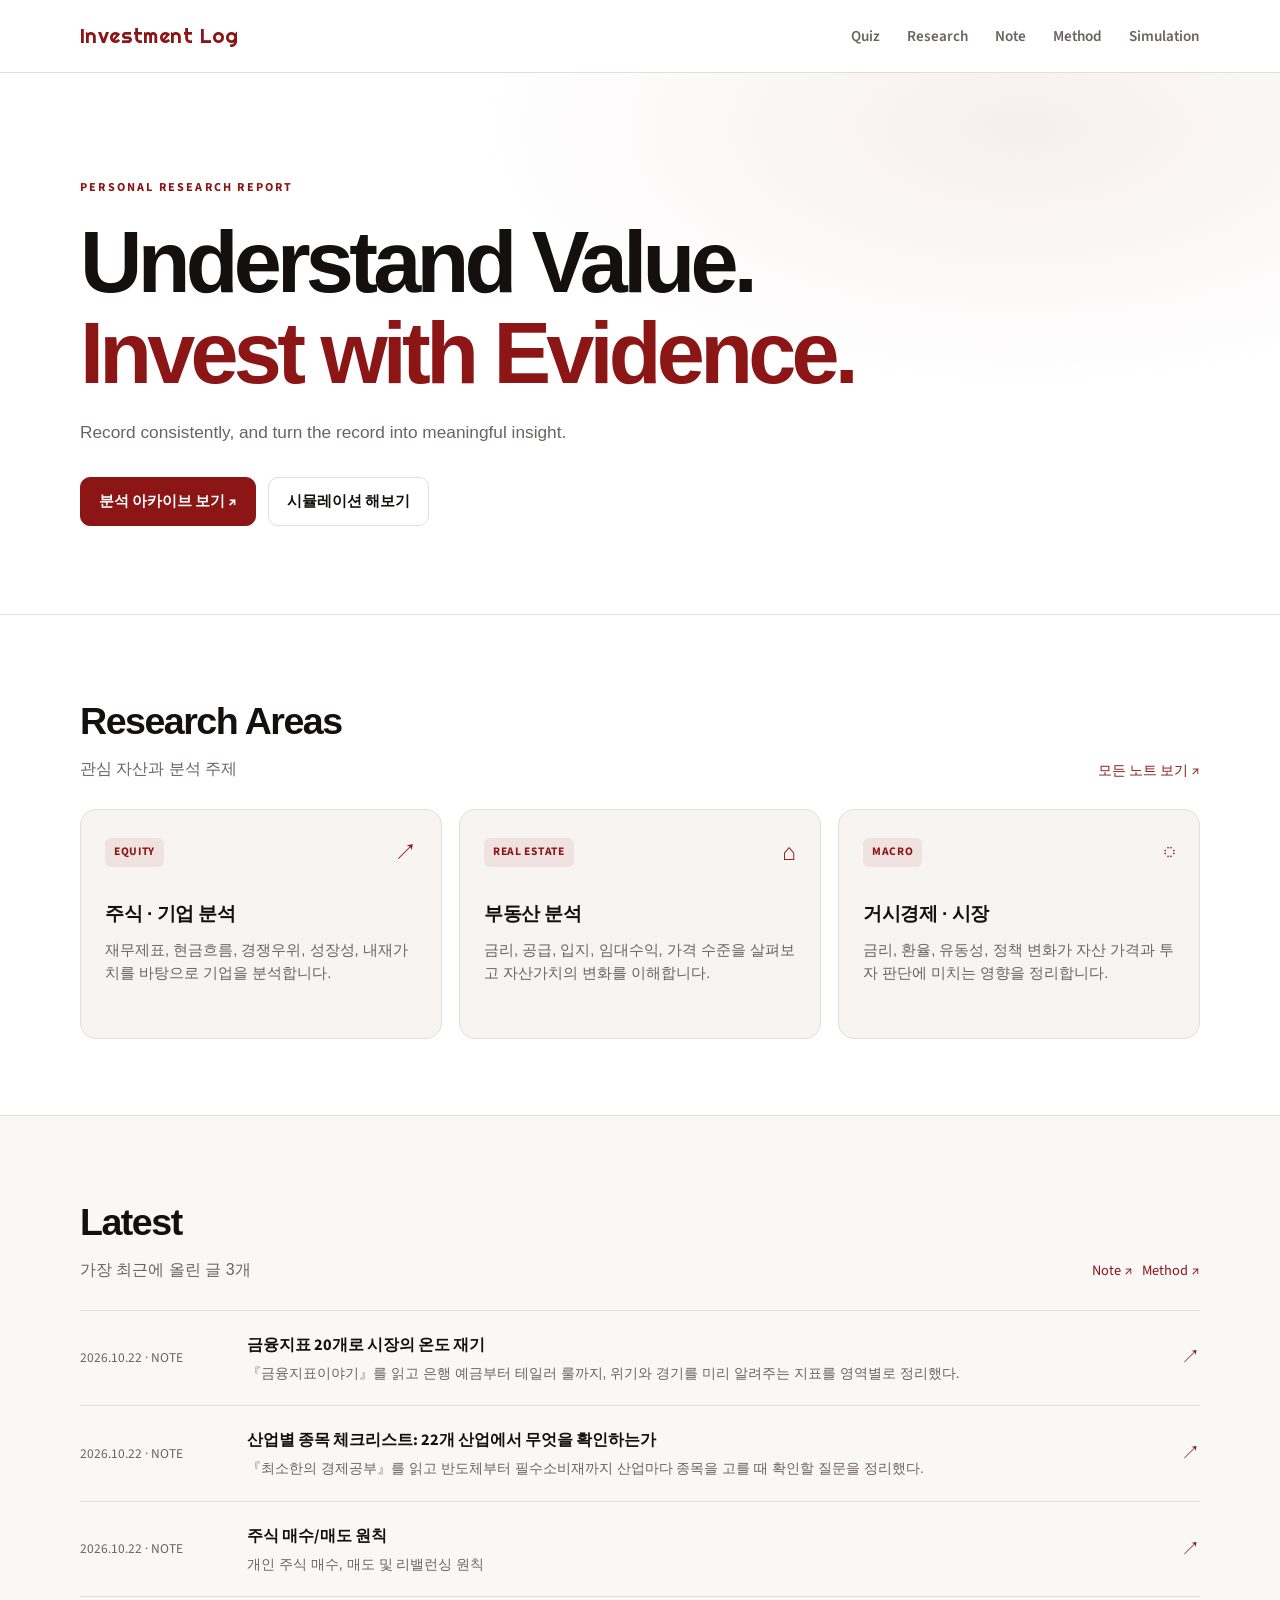
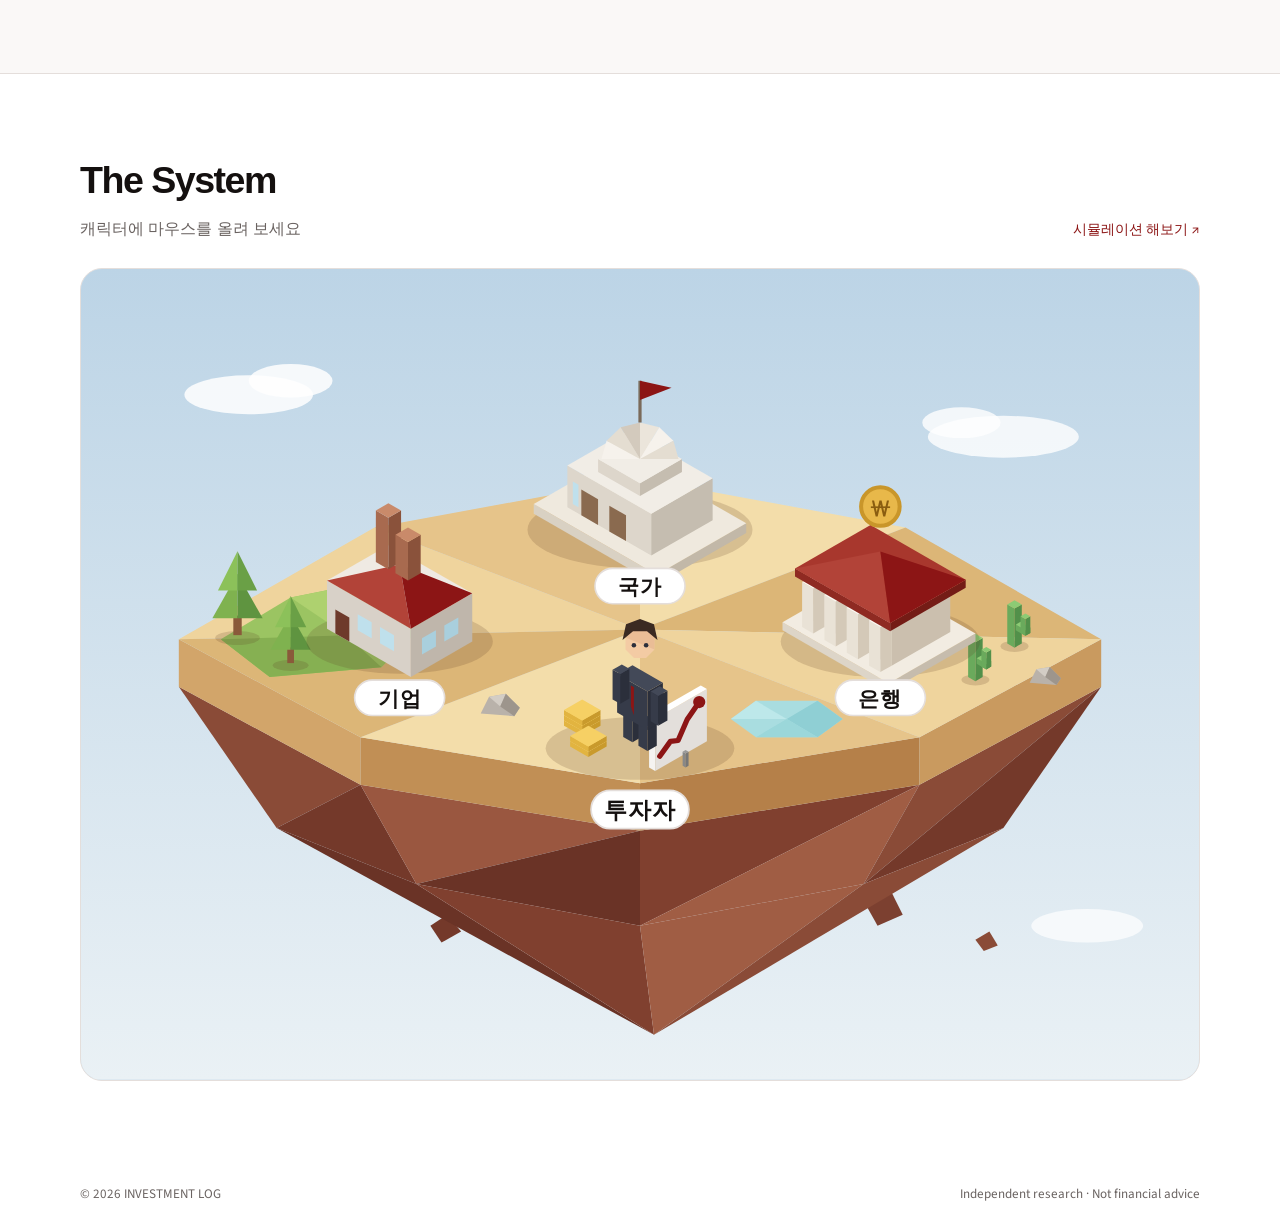
==== index.html @ b047bf5a "Home: replace hero copy with English line on consistent record-keeping Co-Authored-By: Claude Opus 5" ====
<!DOCTYPE html>
<html lang="ko">
<head>
  <meta charset="UTF-8" />
  <meta name="viewport" content="width=device-width, initial-scale=1.0" />
  <meta name="description" content="주식, 부동산, 거시경제를 데이터와 논리로 분석하는 개인 투자 리서치 랩." />
  <title>Investment Log | Personal Research Report</title>
  <link rel="icon" type="image/svg+xml" href="assets/favicon.svg" />
  <link rel="preconnect" href="https://fonts.googleapis.com" />
  <link rel="preconnect" href="https://fonts.gstatic.com" crossorigin />
  <link href="https://fonts.googleapis.com/css2?family=Righteous&family=Source+Sans+3:wght@400;600;700;800&display=swap" rel="stylesheet" />
  <link rel="stylesheet" href="assets/style.css" />
  <link rel="stylesheet" href="assets/world.css" />
</head>
<body>
  <header>
    <div class="container nav">
      <a class="brand" href="#home" aria-label="Investment Log 홈">
        <span>Investment Log</span>
      </a>
      <nav class="nav-links" aria-label="주요 메뉴">
        <a href="quiz.html">Quiz</a>
        <a href="#research">Research</a>
        <a href="list.html?type=note">Note</a>
        <a href="list.html?type=method">Method</a>
        <a href="simulation.html">Simulation</a>
      </nav>
    </div>
  </header>

  <main>
    <section class="hero" id="home">
      <div class="container">
        <div class="eyebrow">Personal Research Report</div>
        <h1>Understand Value.<br /><span>Invest with Evidence.</span></h1>
        <p class="hero-copy">Record consistently, and turn the record into meaningful insight.</p>
        <div class="actions">
          <a class="button primary" href="#research">분석 아카이브 보기 ↗</a>
          <a class="button secondary" href="simulation.html">시뮬레이션 해보기</a>
        </div>
      </div>
    </section>

    <section id="research">
      <div class="container">
        <div class="section-heading">
          <div><h2>Research Areas</h2><p>관심 자산과 분석 주제</p></div>
          <a class="text-link" href="list.html?type=note">모든 노트 보기 ↗</a>
        </div>
        <div class="grid">
          <article class="card">
            <div class="card-top"><span class="tag">EQUITY</span><span class="symbol">↗</span></div>
            <h3>주식 · 기업 분석</h3>
            <p>재무제표, 현금흐름, 경쟁우위, 성장성, 내재가치를 바탕으로 기업을 분석합니다.</p>
          </article>
          <article class="card">
            <div class="card-top"><span class="tag">REAL ESTATE</span><span class="symbol">⌂</span></div>
            <h3>부동산 분석</h3>
            <p>금리, 공급, 입지, 임대수익, 가격 수준을 살펴보고 자산가치의 변화를 이해합니다.</p>
          </article>
          <article class="card">
            <div class="card-top"><span class="tag">MACRO</span><span class="symbol">◌</span></div>
            <h3>거시경제 · 시장</h3>
            <p>금리, 환율, 유동성, 정책 변화가 자산 가격과 투자 판단에 미치는 영향을 정리합니다.</p>
          </article>
        </div>
      </div>
    </section>

    <section class="journal" id="latest">
      <div class="container">
        <div class="section-heading">
          <div><h2>Latest</h2><p>가장 최근에 올린 글 3개</p></div>
          <span class="text-link"><a href="list.html?type=note">Note ↗</a> &nbsp; <a href="list.html?type=method">Method ↗</a></span>
        </div>
        <div class="journal-list" id="latest-list"><p class="empty">불러오는 중…</p></div>
      </div>
    </section>

    <section id="world">
      <div class="container">
        <div class="section-heading">
          <div><h2>The System</h2><p>캐릭터에 마우스를 올려 보세요</p></div>
          <a class="text-link" href="simulation.html">시뮬레이션 해보기 ↗</a>
        </div>
        <div class="world" id="world-stage">
          <svg viewBox="0 0 800 580" role="img" aria-label="떠 있는 섬 위의 기업, 은행, 투자자, 국가 캐릭터"></svg>
          <div class="world-tip" hidden></div>
        </div>
      </div>
    </section>
  </main>

  <footer>
    <div class="container footer-inner"><span>© 2026 INVESTMENT LOG</span><span>Independent research · Not financial advice</span></div>
  </footer>

  <script>
    const esc = t => String(t ?? '').replace(/[&<>"]/g, c => ({'&':'&amp;','<':'&lt;','>':'&gt;','"':'&quot;'}[c]));
    const render = (id, posts) => {
      const el = document.getElementById(id);
      if (!posts.length) { el.innerHTML = '<p class="empty">아직 글이 없습니다.</p>'; return; }
      el.innerHTML = posts.map(p => `
        <a class="journal-item" href="post.html?p=${encodeURIComponent(p.slug)}">
          <time datetime="${esc(p.date)}">${esc(p.date.replace(/-/g, '.'))}${' · ' + esc((p.type || 'note').toUpperCase())}</time>
          <div><h3>${esc(p.title)}</h3>${p.summary ? `<p>${esc(p.summary)}</p>` : ''}</div>
          <span class="arrow">↗</span>
        </a>`).join('');
    };
    fetch('posts/index.json').then(r => r.json()).then(posts => {
      render('latest-list', posts.slice(0, 3));
    }).catch(() => {
      document.querySelectorAll('.journal-list').forEach(el => {
        el.innerHTML = '<p class="empty">글 목록을 불러오지 못했습니다. (로컬에서는 file:// 대신 서버로 여세요)</p>';
      });
    });
  </script>
  <script src="assets/chars.js"></script>
  <script src="assets/world.js"></script>
</body>
</html>
---- assets/style.css ----
:root {
      --bg: #ffffff;
      --ink: #14100f;
      --panel: #f7f4f2;
      --panel-2: #efeae7;
      --muted: #6a6361;
      --accent: #8C1515;
      --accent-dark: #6b0f0f;
      --line: #e4dedb;
      --max-width: 1120px;
    }
    * { box-sizing: border-box; }
    html { scroll-behavior: smooth; }
    body {
      margin: 0;
      background: var(--bg);
      color: var(--ink);
      font-family: Inter, Pretendard, -apple-system, BlinkMacSystemFont, "Segoe UI", sans-serif;
      line-height: 1.6;
    }
    a { color: inherit; text-decoration: none; }
    .container { width: min(var(--max-width), calc(100% - 40px)); margin: 0 auto; }
    header {
      position: sticky; top: 0; z-index: 10;
      background: rgba(255, 255, 255, .92); backdrop-filter: blur(16px);
      border-bottom: 1px solid var(--line);
    }
    .nav { min-height: 72px; display: flex; align-items: center; justify-content: space-between; gap: 24px; }
    .brand { display: flex; align-items: center; gap: 11px; font-weight: 800; letter-spacing: .08em; font-size: .95rem; }
    .nav-links { display: flex; align-items: center; gap: 27px; color: var(--muted); font-size: .9rem; }
    .nav-links a:hover { color: var(--accent); }
    .hero { padding: 105px 0 88px; border-bottom: 1px solid var(--line); background: radial-gradient(ellipse at 80% 10%, rgba(140,21,21,.07), transparent 38%); }
    .eyebrow { color: var(--accent); text-transform: uppercase; font-size: .76rem; letter-spacing: .18em; font-weight: 700; }
    h1 { max-width: 850px; margin: 20px 0; font-size: clamp(2.7rem, 7vw, 5.4rem); line-height: 1.05; letter-spacing: -.055em; }
    h1 span { color: var(--accent); }
    .hero-copy { max-width: 620px; color: var(--muted); font-size: 1.08rem; }
    .actions { display: flex; gap: 12px; flex-wrap: wrap; margin-top: 30px; }
    .button { display: inline-flex; align-items: center; justify-content: center; padding: 12px 18px; border-radius: 10px; font-weight: 700; font-size: .92rem; border: 1px solid var(--line); }
    .button.primary { color: #fff; background: var(--accent); border-color: var(--accent); }
    .button.primary:hover { background: var(--accent-dark); border-color: var(--accent-dark); }
    .button.secondary:hover { border-color: var(--accent); color: var(--accent); }
    section { padding: 76px 0; }
    .section-heading { display: flex; align-items: end; justify-content: space-between; gap: 20px; margin-bottom: 27px; }
    .section-heading h2 { margin: 0; font-size: clamp(1.7rem, 4vw, 2.35rem); letter-spacing: -.04em; }
    .section-heading p { margin: 5px 0 0; color: var(--muted); }
    .text-link { color: var(--accent); font-size: .9rem; white-space: nowrap; }
    .grid { display: grid; grid-template-columns: repeat(3, minmax(0, 1fr)); gap: 17px; }
    .card { min-height: 230px; padding: 24px; background: var(--panel); border: 1px solid var(--line); border-radius: 16px; transition: transform .2s, border-color .2s; }
    .card:hover { transform: translateY(-3px); border-color: var(--accent); }
    .card-top { display: flex; align-items: center; justify-content: space-between; gap: 12px; margin-bottom: 28px; }
    .tag { display: inline-block; padding: 5px 9px; border-radius: 6px; background: rgba(140,21,21,.08); color: var(--accent); font-size: .72rem; font-weight: 800; letter-spacing: .06em; }
    .symbol { color: var(--accent); font-size: 1.45rem; }
    .card h3 { margin: 0 0 9px; font-size: 1.2rem; letter-spacing: -.025em; }
    .card p { margin: 0; color: var(--muted); font-size: .92rem; }
    .feature { display: grid; grid-template-columns: .85fr 1.15fr; gap: 40px; align-items: start; }
    .feature-intro h2 { margin: 12px 0; font-size: clamp(1.8rem, 4vw, 2.6rem); line-height: 1.15; letter-spacing: -.04em; }
    .feature-intro p { color: var(--muted); }
    .steps { border-top: 1px solid var(--line); }
    .step { display: grid; grid-template-columns: 48px 1fr; gap: 16px; padding: 20px 0; border-bottom: 1px solid var(--line); }
    .step-number { color: var(--accent); font-size: .85rem; font-weight: 800; }
    .step h3 { margin: 0 0 4px; font-size: 1rem; }
    .step p { margin: 0; color: var(--muted); font-size: .9rem; }
    .journal { background: #faf8f7; border-top: 1px solid var(--line); border-bottom: 1px solid var(--line); }
    .journal-list { border-top: 1px solid var(--line); }
    .journal-item { display: grid; grid-template-columns: 145px 1fr auto; align-items: center; gap: 22px; padding: 21px 0; border-bottom: 1px solid var(--line); }
    .journal-item time { color: var(--muted); font-size: .84rem; }
    .journal-item h3 { margin: 0; font-size: 1.02rem; }
    .journal-item p { margin: 4px 0 0; color: var(--muted); font-size: .88rem; }
    .arrow { color: var(--accent); font-size: 1.2rem; }
    .about-box { display: flex; align-items: center; justify-content: space-between; gap: 28px; padding: 32px; border: 1px solid var(--line); background: linear-gradient(120deg, var(--panel), #f1eae7); border-radius: 18px; }
    .about-box h2 { margin: 0 0 8px; font-size: 1.65rem; }
    .about-box p { max-width: 690px; margin: 0; color: var(--muted); }
    footer { padding: 27px 0; color: var(--muted); font-size: .82rem; }
    .footer-inner { display: flex; justify-content: space-between; gap: 16px; flex-wrap: wrap; }
    @media (max-width: 760px) {
      .nav { min-height: 64px; }
      .nav-links { gap: 13px; font-size: .8rem; }
      .hero { padding: 75px 0 65px; }
      section { padding: 58px 0; }
      .grid { grid-template-columns: 1fr; }
      .card { min-height: auto; }
      .feature { grid-template-columns: 1fr; gap: 25px; }
      .journal-item { grid-template-columns: 1fr auto; gap: 8px 14px; }
      .journal-item time { grid-column: 1 / -1; }
      .journal-item .arrow { grid-column: 2; grid-row: 2; }
      .about-box { align-items: start; flex-direction: column; padding: 24px; }
      .section-heading { align-items: start; }
    }
    @media (max-width: 420px) {
      .container { width: min(var(--max-width), calc(100% - 28px)); }
      .brand { font-size: .78rem; }
      .nav-links { gap: 10px; }
      .nav-links a { font-size: .75rem; }
      .section-heading .text-link { display: none; }
    }
    .post { max-width: 760px; padding: 64px 0 80px; }
    .post-meta { color: var(--muted); font-size: .85rem; margin-bottom: 8px; }
    .post h1 { font-size: clamp(2rem, 5vw, 3rem); margin: 8px 0 28px; }
    .post-body h2 { margin: 2.2em 0 .6em; font-size: 1.5rem; letter-spacing: -.03em; }
    .post-body h3 { margin: 1.8em 0 .5em; font-size: 1.2rem; }
    .post-body p, .post-body li { color: #2b2625; }
    .post-body a { color: var(--accent); text-decoration: underline; }
    .post-body img { max-width: 100%; border-radius: 12px; }
    .post-body blockquote { margin: 1.4em 0; padding: 4px 18px; border-left: 3px solid var(--accent); color: var(--muted); }
    .post-body code { background: var(--panel-2); padding: 2px 6px; border-radius: 5px; font-size: .9em; }
    .post-body pre { background: var(--panel); border: 1px solid var(--line); border-radius: 12px; padding: 16px; overflow-x: auto; }
    .post-body pre code { background: none; padding: 0; }
    .post-body table { border-collapse: collapse; width: 100%; display: block; overflow-x: auto; }
    .post-body th, .post-body td { border: 1px solid var(--line); padding: 8px 12px; }
    .empty { color: var(--muted); padding: 24px 0; }
    .interest-grid { display: grid; grid-template-columns: repeat(2, minmax(0, 1fr)); gap: 14px; margin-top: 26px; }
    .interest { padding: 18px 20px; background: #fff; border: 1px solid var(--line); border-radius: 12px; }
    .interest h3 { margin: 0 0 6px; font-size: 1rem; color: var(--accent); }
    .interest p { margin: 0; font-size: .88rem; }
    .about-box.column { flex-direction: column; align-items: stretch; }
    @media (max-width: 760px) { .interest-grid { grid-template-columns: 1fr; } }
    .chips { display: flex; flex-wrap: wrap; align-items: center; gap: 8px; margin: 4px 0 14px; }
    .chip-label { font-size: .72rem; font-weight: 700; color: var(--muted); letter-spacing: .06em; min-width: 44px; }
    .chip { padding: 6px 13px; border-radius: 999px; border: 1px solid var(--line); background: transparent; color: var(--muted); font: inherit; font-size: .84rem; cursor: pointer; }
    .chip:hover { border-color: var(--accent); color: var(--accent); }
    .chip.active { background: var(--accent); border-color: var(--accent); color: #fff; font-weight: 700; }
    .chip small { opacity: .7; margin-left: 4px; }
    .kw { display: flex; flex-wrap: wrap; gap: 6px; margin-top: 8px; }
    .kw span.cat { background: var(--accent); color: #fff; }
    .kw span { padding: 2px 8px; border-radius: 6px; background: rgba(140,21,21,.08); color: var(--accent); font-size: .72rem; font-weight: 700; }

    /* 라벨·메타 정보용 글꼴 (본문·제목은 기본 글꼴 유지) */
    :root { --font-label: "Source Sans 3", Inter, Pretendard, -apple-system, "Segoe UI", sans-serif; }
    .brand { color: var(--accent); font-family: "Righteous", var(--font-label); font-weight: 400; letter-spacing: .02em; font-size: 1.3rem; white-space: nowrap; }
    @media (max-width: 420px) { .brand { font-size: .95rem; } .nav { gap: 12px; } }
    .nav-links, .eyebrow, .button, .text-link, .tag, .step-number, .journal-item time,
    .post-meta, .chip, .kw span, footer { font-family: var(--font-label); }
    .nav-links { font-weight: 600; font-size: .95rem; }
    .eyebrow, .tag, .chip, .kw span { font-weight: 700; }
    .journal-item h3, .post h1 { font-family: var(--font-label); font-weight: 700; }
---- assets/world.css ----
.world { position: relative; border-radius: 22px; overflow: hidden; border: 1px solid var(--line); background: #cfe0ec; }
.world svg { display: block; width: 100%; height: auto; }
.world-tip { position: absolute; z-index: 5; width: 270px; padding: 14px 16px; background: #fff; border: 1px solid var(--line); border-top: 4px solid var(--accent); border-radius: 12px; box-shadow: 0 10px 30px rgba(20,16,15,.18); pointer-events: none; }
.world-tip[hidden] { display: none; }
.world-tip b { font-family: var(--font-label); font-size: 1.05rem; }
.world-tip p { margin: 6px 0 8px; font-size: .86rem; color: var(--ink); line-height: 1.55; }
.world-tip small { font-family: var(--font-label); color: var(--accent); font-weight: 700; font-size: .75rem; }

.world .island { animation: bob 7s ease-in-out infinite; }
@keyframes bob { 50% { transform: translateY(-7px); } }
.world .cloud { animation: drift 24s ease-in-out infinite alternate; }
.world .c2 { animation-duration: 30s; }
.world .c3 { animation-duration: 36s; }
@keyframes drift { to { transform: translateX(40px); } }
.world .fall { animation: fall 5s ease-in-out infinite alternate; }
.world .d2 { animation-delay: -2s; }
.world .d3 { animation-delay: -3.5s; }
@keyframes fall { to { transform: translateY(14px); } }

.world .char { cursor: pointer; outline: none; }
.world .char-in { transition: transform .25s ease, filter .25s ease; }
.world .char:hover .char-in, .world .char:focus .char-in { transform: translateY(-9px); filter: drop-shadow(0 8px 5px rgba(60,35,20,.28)); }
.world .tag rect { fill: #fff; stroke: var(--line); }
.world .tag text { font-family: var(--font-label); font-size: 13px; font-weight: 700; fill: var(--ink); }
.world .char:hover .tag rect, .world .char:focus .tag rect { fill: var(--accent); stroke: var(--accent); }
.world .char:hover .tag text, .world .char:focus .tag text { fill: #fff; }
.smoke circle { fill: #fff; opacity: 0; animation: puff 3s ease-out infinite; }
@keyframes puff { 0% { opacity: .85; transform: translateY(0) scale(.7); } 100% { opacity: 0; transform: translateY(-26px) scale(1.5); } }
.smoke circle { transform-box: fill-box; transform-origin: center; }
.bob { animation: coin 2.4s ease-in-out infinite; }
@keyframes coin { 50% { transform: translateY(-5px); } }

@media (prefers-reduced-motion: reduce) {
  .world * { animation: none !important; }
}
@media (max-width: 600px) { .world-tip { width: 220px; } }
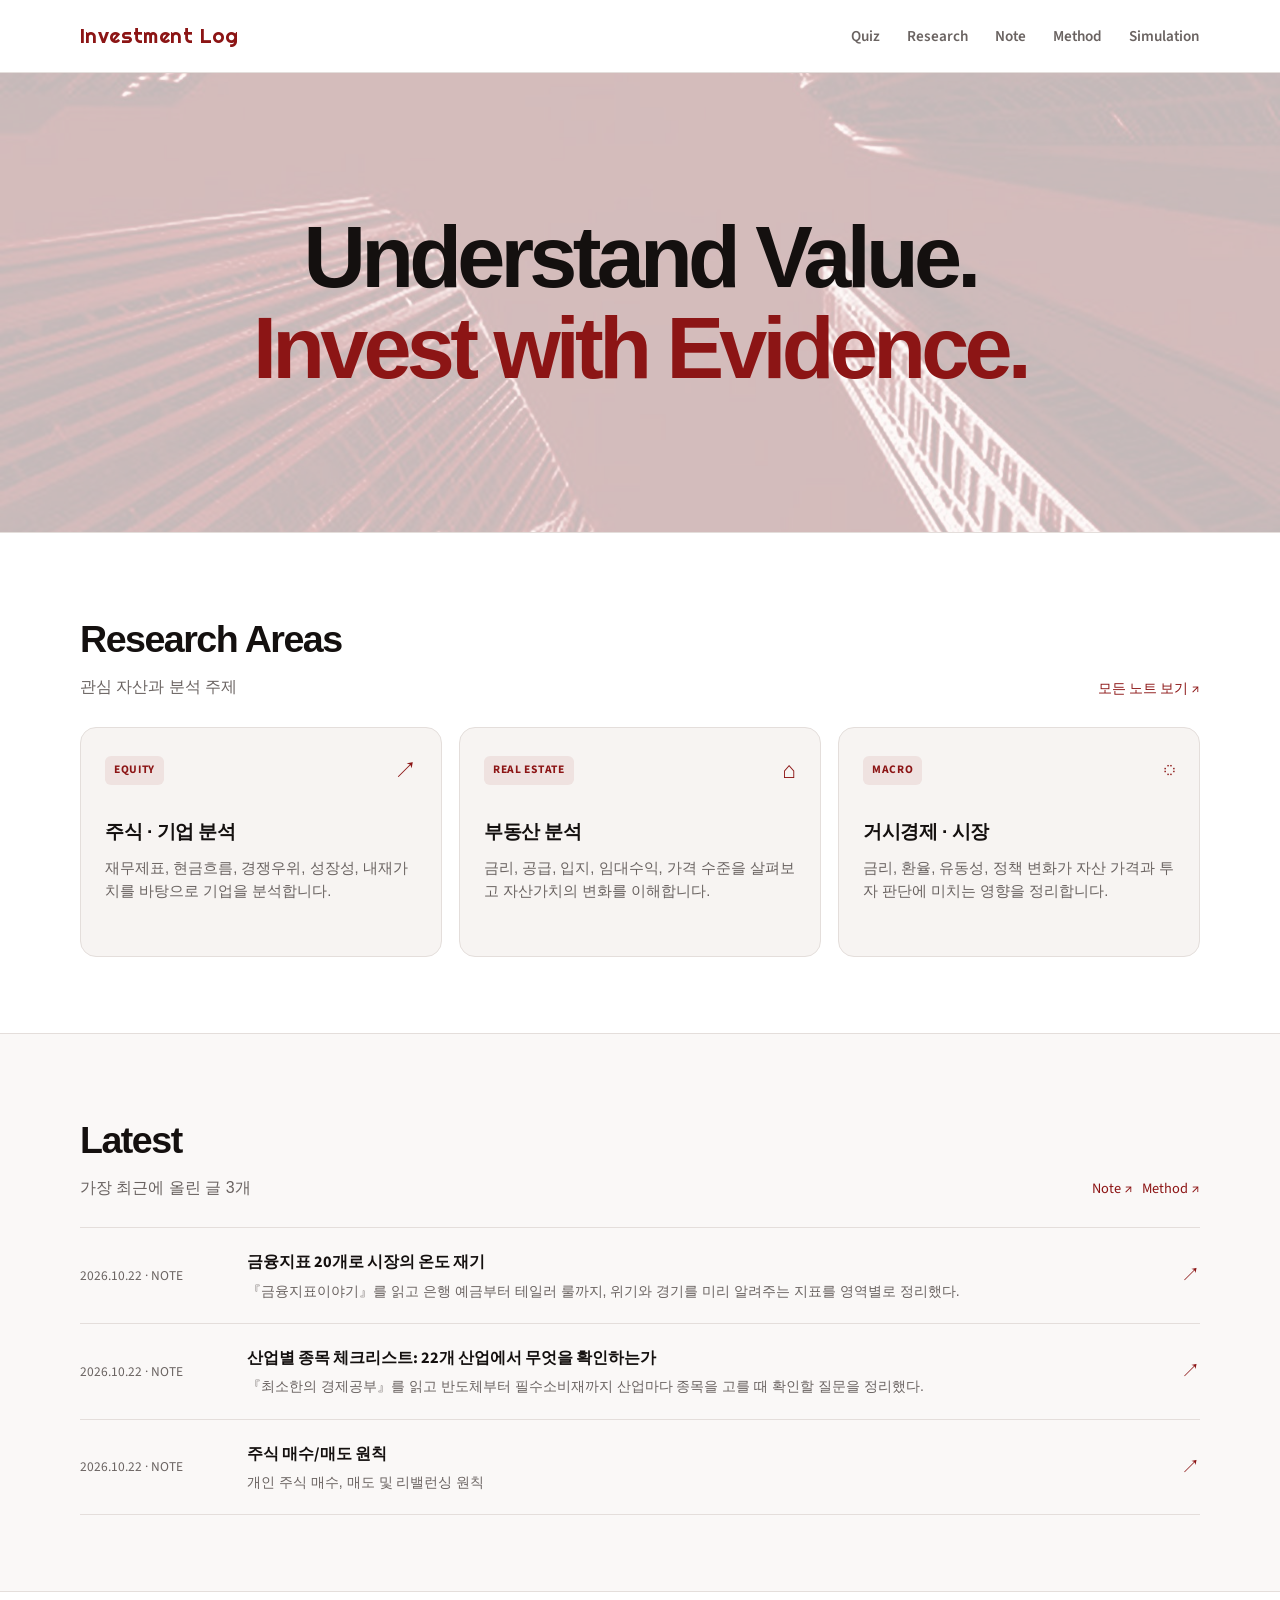
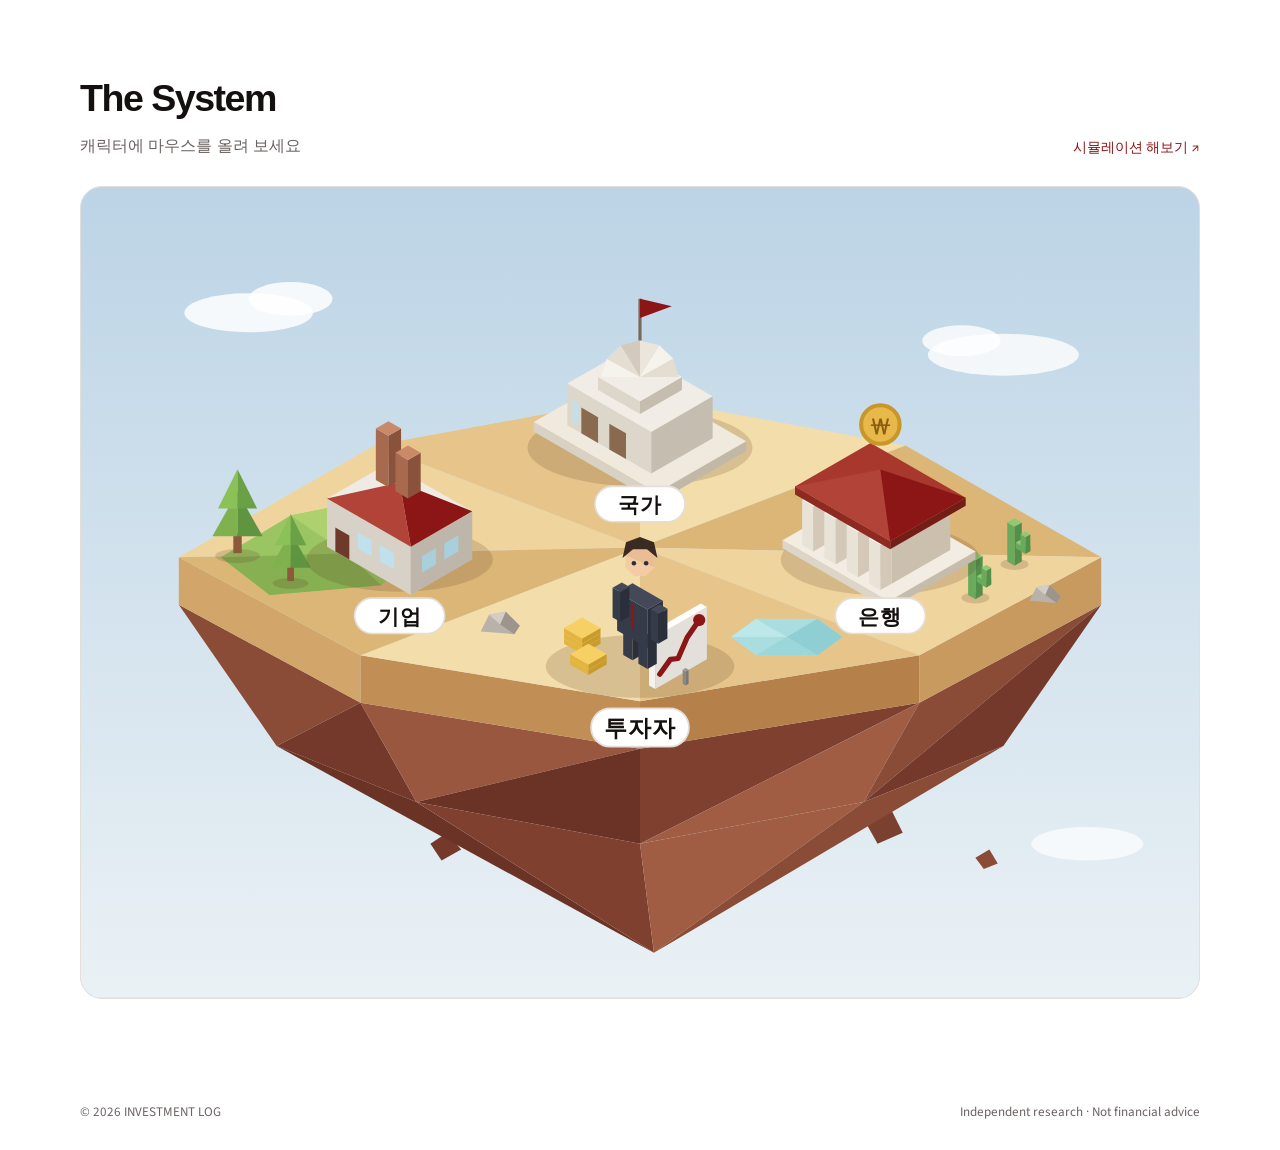
==== commit 6a75f901: "Home: hero with accent-tinted skyline image and centered headline Drop the eyebrow, intro copy and C" ====
--- a/index.html
+++ b/index.html
@@ -31,13 +31,7 @@
   <main>
     <section class="hero" id="home">
       <div class="container">
-        <div class="eyebrow">Personal Research Report</div>
         <h1>Understand Value.<br /><span>Invest with Evidence.</span></h1>
-        <p class="hero-copy">Record consistently, and turn the record into meaningful insight.</p>
-        <div class="actions">
-          <a class="button primary" href="#research">분석 아카이브 보기 ↗</a>
-          <a class="button secondary" href="simulation.html">시뮬레이션 해보기</a>
-        </div>
       </div>
     </section>
 
--- a/assets/style.css
+++ b/assets/style.css
@@ -29,7 +29,10 @@
     .brand { display: flex; align-items: center; gap: 11px; font-weight: 800; letter-spacing: .08em; font-size: .95rem; }
     .nav-links { display: flex; align-items: center; gap: 27px; color: var(--muted); font-size: .9rem; }
     .nav-links a:hover { color: var(--accent); }
-    .hero { padding: 105px 0 88px; border-bottom: 1px solid var(--line); background: radial-gradient(ellipse at 80% 10%, rgba(140,21,21,.07), transparent 38%); }
+    .hero { position: relative; overflow: hidden; display: flex; align-items: center; min-height: 460px; padding: 88px 0; border-bottom: 1px solid var(--line); text-align: center; }
+    .hero::before { content: ""; position: absolute; inset: 0; background: url("hero.jpg") center / cover no-repeat; opacity: .28; }
+    .hero .container { position: relative; }
+    .hero h1 { margin: 0 auto; }
     .eyebrow { color: var(--accent); text-transform: uppercase; font-size: .76rem; letter-spacing: .18em; font-weight: 700; }
     h1 { max-width: 850px; margin: 20px 0; font-size: clamp(2.7rem, 7vw, 5.4rem); line-height: 1.05; letter-spacing: -.055em; }
     h1 span { color: var(--accent); }
@@ -75,7 +78,7 @@
     @media (max-width: 760px) {
       .nav { min-height: 64px; }
       .nav-links { gap: 13px; font-size: .8rem; }
-      .hero { padding: 75px 0 65px; }
+      .hero { min-height: 340px; padding: 64px 0; }
       section { padding: 58px 0; }
       .grid { grid-template-columns: 1fr; }
       .card { min-height: auto; }
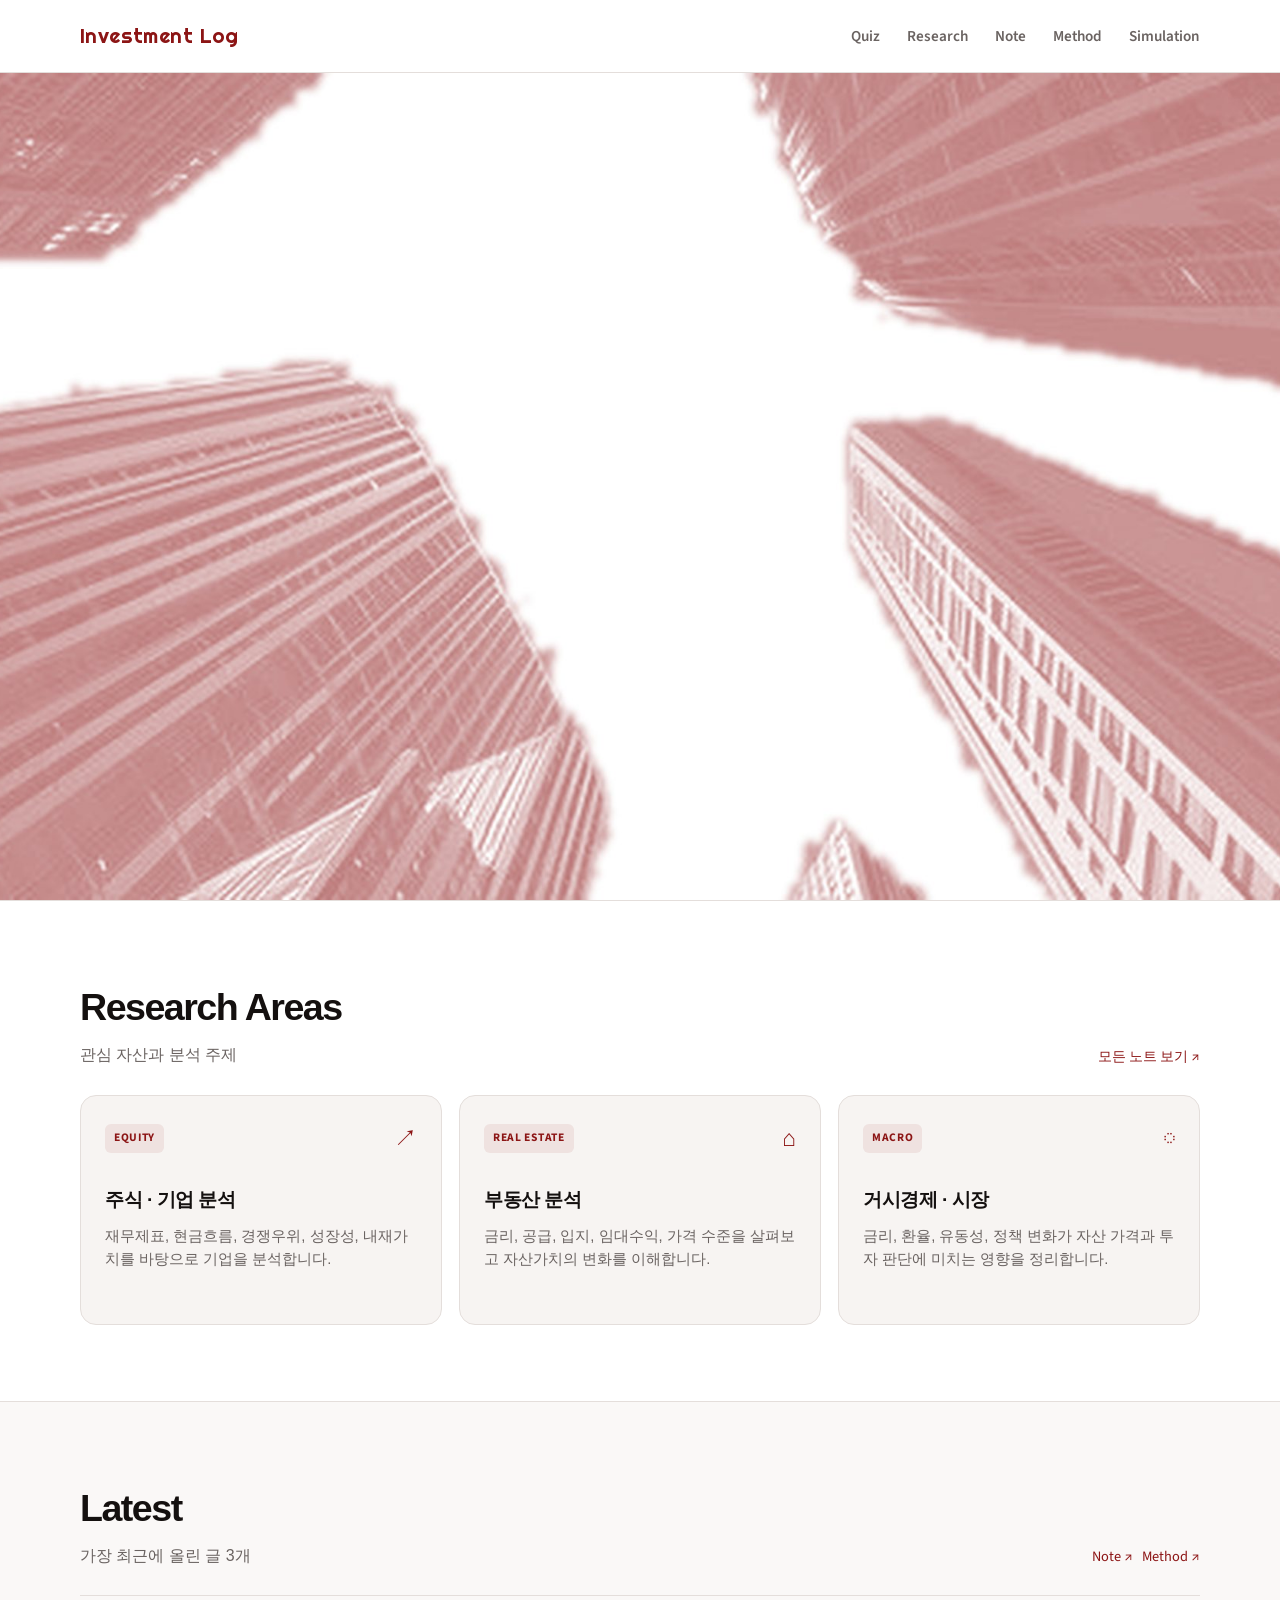
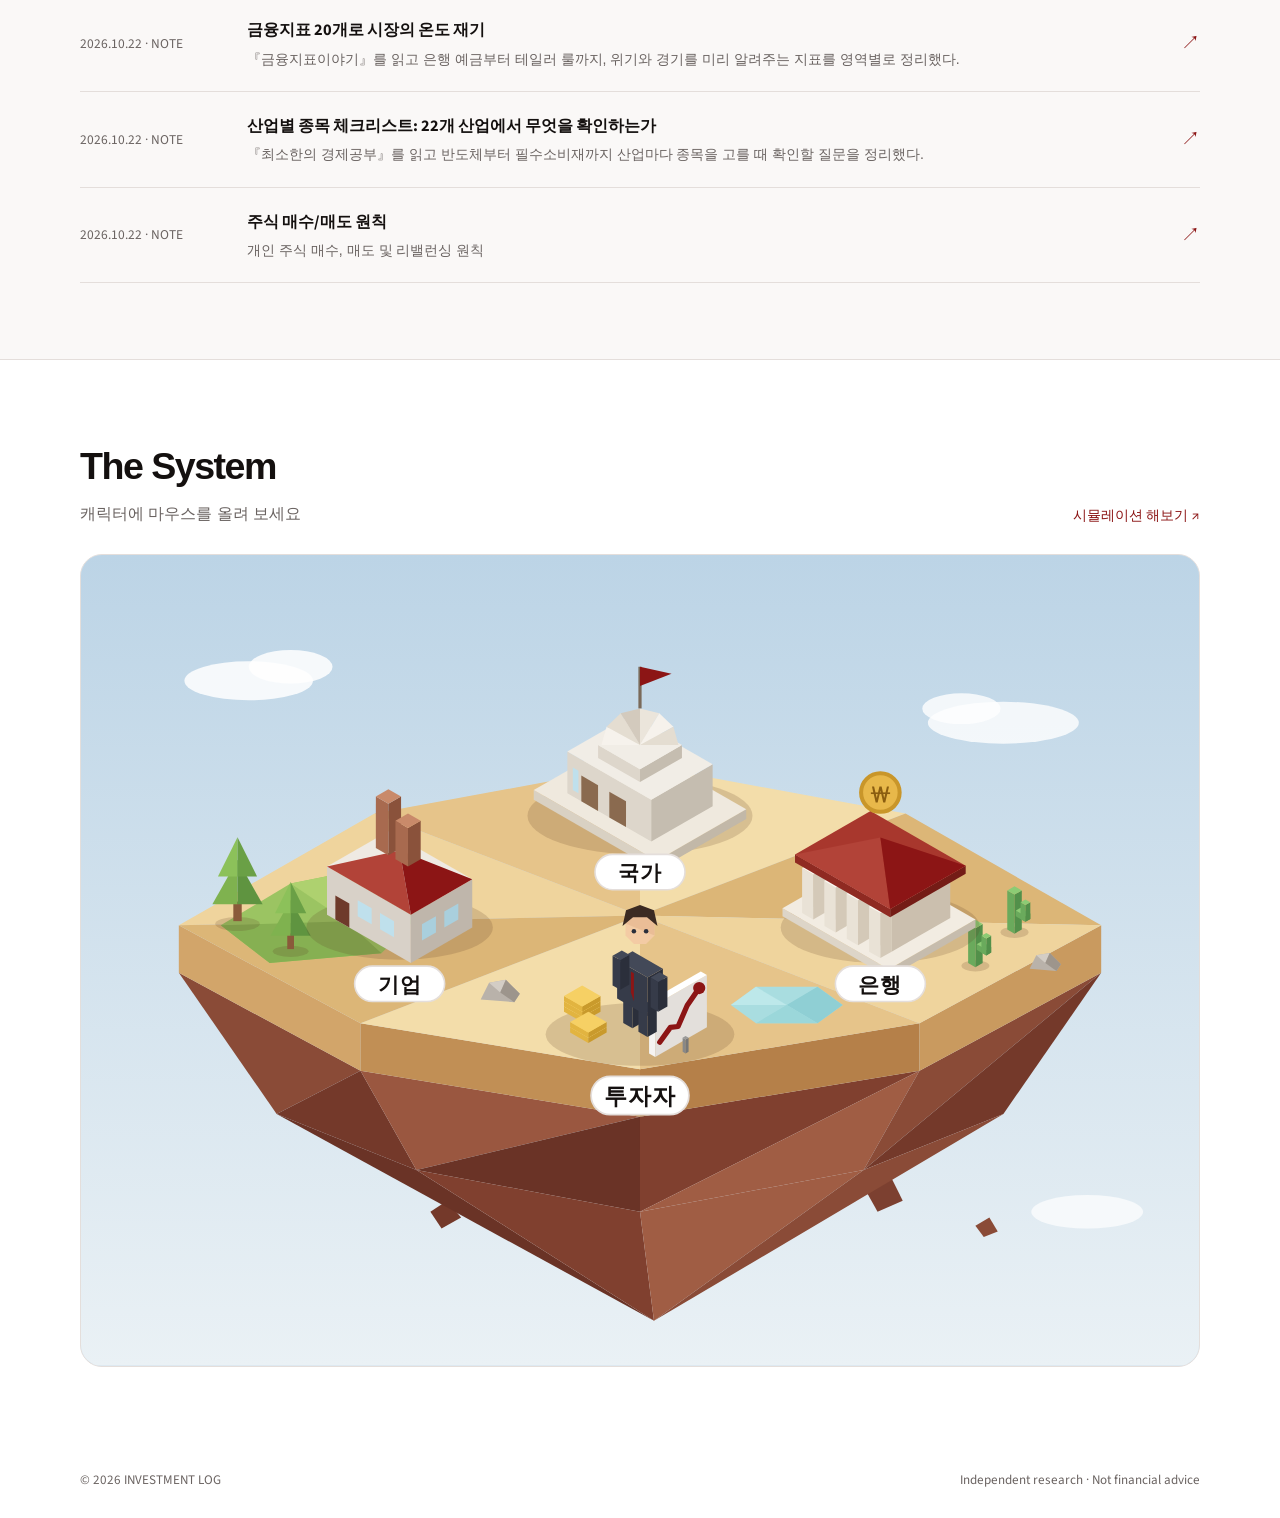
==== commit 8d0b2892: "Home: full-screen pale-red skyline hero on white, image only Sky knocked out to white, buildings was" ====
--- a/index.html
+++ b/index.html
@@ -30,9 +30,7 @@
 
   <main>
     <section class="hero" id="home">
-      <div class="container">
-        <h1>Understand Value.<br /><span>Invest with Evidence.</span></h1>
-      </div>
+      <h1 class="sr-only">Understand Value. Invest with Evidence.</h1>
     </section>
 
     <section id="research">
--- a/assets/style.css
+++ b/assets/style.css
@@ -29,10 +29,8 @@
     .brand { display: flex; align-items: center; gap: 11px; font-weight: 800; letter-spacing: .08em; font-size: .95rem; }
     .nav-links { display: flex; align-items: center; gap: 27px; color: var(--muted); font-size: .9rem; }
     .nav-links a:hover { color: var(--accent); }
-    .hero { position: relative; overflow: hidden; display: flex; align-items: center; min-height: 460px; padding: 88px 0; border-bottom: 1px solid var(--line); text-align: center; }
-    .hero::before { content: ""; position: absolute; inset: 0; background: url("hero.jpg") center / cover no-repeat; opacity: .28; }
-    .hero .container { position: relative; }
-    .hero h1 { margin: 0 auto; }
+    .hero { height: calc(100svh - 72px); min-height: 420px; border-bottom: 1px solid var(--line); background: #fff url("hero.jpg") center / cover no-repeat; }
+    .sr-only { position: absolute; width: 1px; height: 1px; overflow: hidden; clip: rect(0 0 0 0); white-space: nowrap; }
     .eyebrow { color: var(--accent); text-transform: uppercase; font-size: .76rem; letter-spacing: .18em; font-weight: 700; }
     h1 { max-width: 850px; margin: 20px 0; font-size: clamp(2.7rem, 7vw, 5.4rem); line-height: 1.05; letter-spacing: -.055em; }
     h1 span { color: var(--accent); }
@@ -78,7 +76,7 @@
     @media (max-width: 760px) {
       .nav { min-height: 64px; }
       .nav-links { gap: 13px; font-size: .8rem; }
-      .hero { min-height: 340px; padding: 64px 0; }
+      .hero { height: calc(100svh - 64px); min-height: 360px; }
       section { padding: 58px 0; }
       .grid { grid-template-columns: 1fr; }
       .card { min-height: auto; }
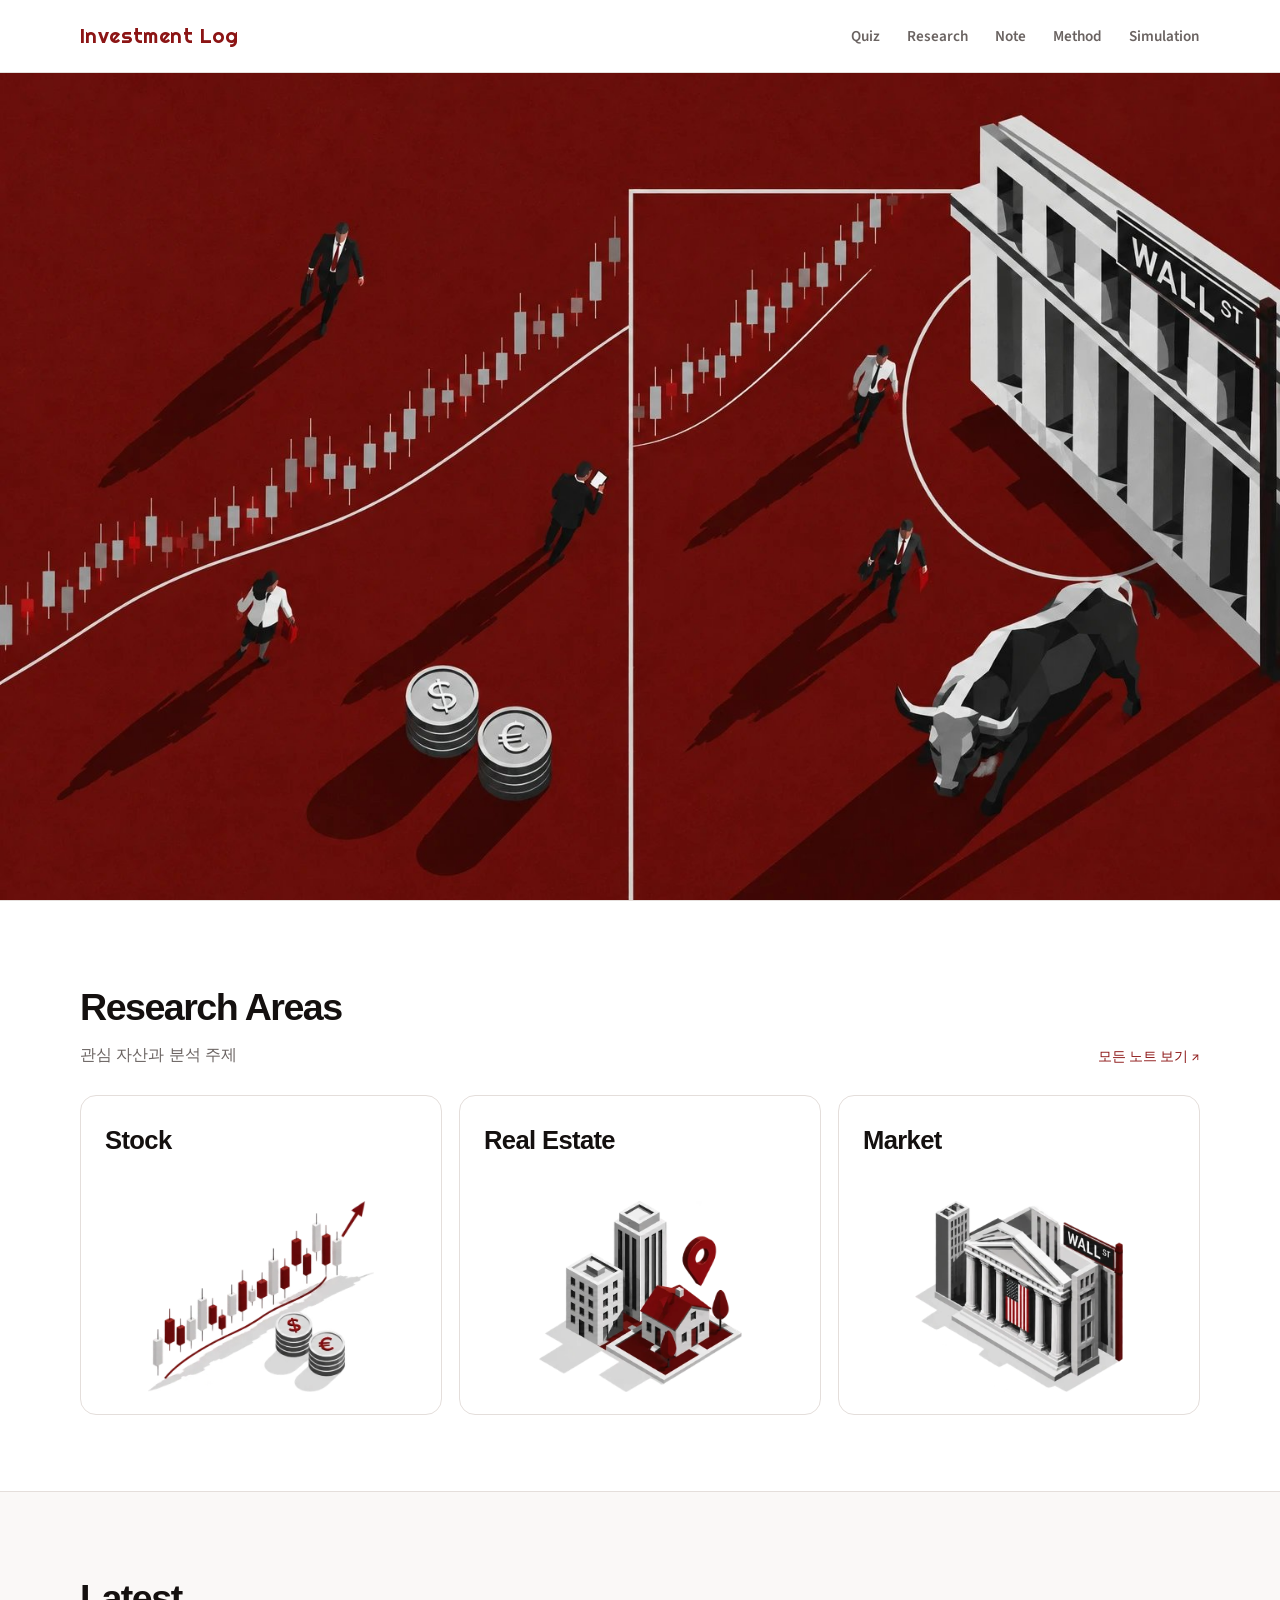
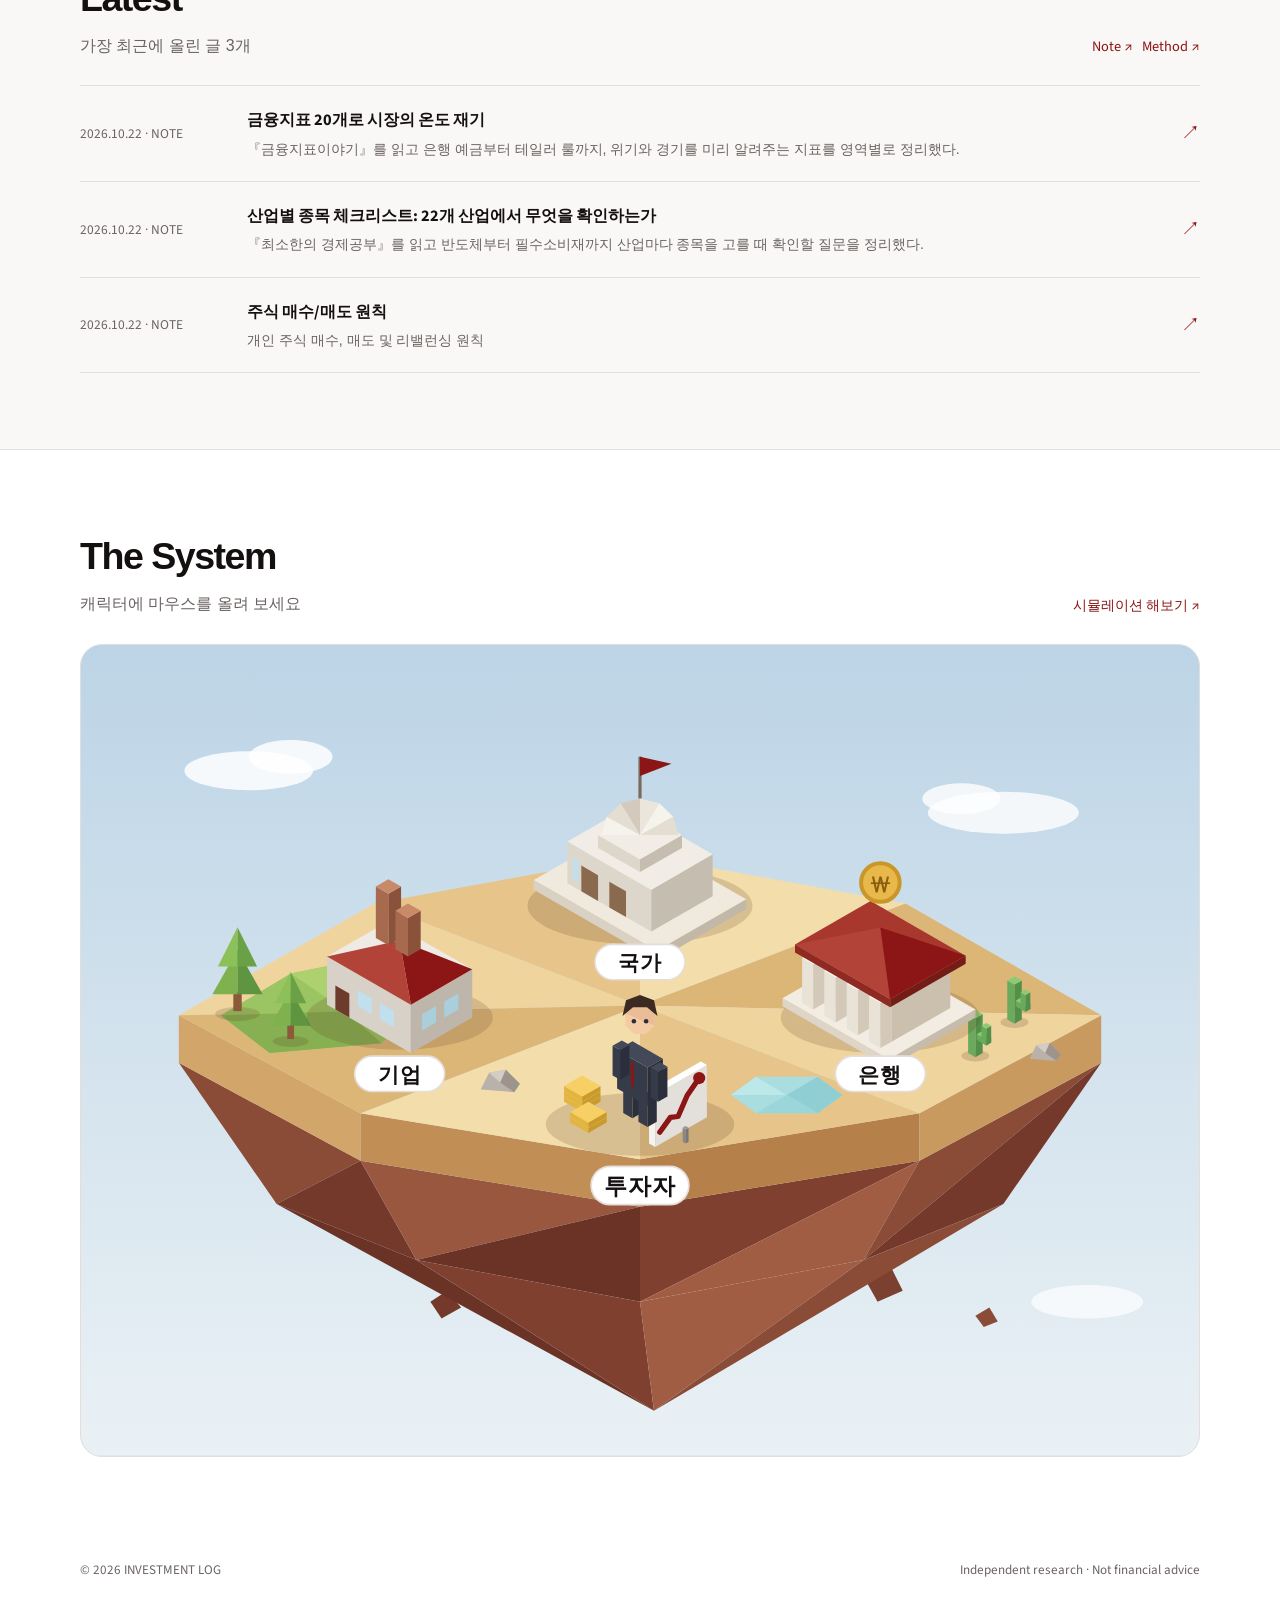
==== commit 62933259: "Home: illustrated Research Area cards with one-word English titles Co-Authored-By: Claude Opus 5.5 <" ====
--- a/index.html
+++ b/index.html
@@ -40,21 +40,9 @@
           <a class="text-link" href="list.html?type=note">모든 노트 보기 ↗</a>
         </div>
         <div class="grid">
-          <article class="card">
-            <div class="card-top"><span class="tag">EQUITY</span><span class="symbol">↗</span></div>
-            <h3>주식 · 기업 분석</h3>
-            <p>재무제표, 현금흐름, 경쟁우위, 성장성, 내재가치를 바탕으로 기업을 분석합니다.</p>
-          </article>
-          <article class="card">
-            <div class="card-top"><span class="tag">REAL ESTATE</span><span class="symbol">⌂</span></div>
-            <h3>부동산 분석</h3>
-            <p>금리, 공급, 입지, 임대수익, 가격 수준을 살펴보고 자산가치의 변화를 이해합니다.</p>
-          </article>
-          <article class="card">
-            <div class="card-top"><span class="tag">MACRO</span><span class="symbol">◌</span></div>
-            <h3>거시경제 · 시장</h3>
-            <p>금리, 환율, 유동성, 정책 변화가 자산 가격과 투자 판단에 미치는 영향을 정리합니다.</p>
-          </article>
+          <article class="card area-card area-stock"><h3>Stock</h3></article>
+          <article class="card area-card area-realestate"><h3>Real Estate</h3></article>
+          <article class="card area-card area-market"><h3>Market</h3></article>
         </div>
       </div>
     </section>
--- a/assets/style.css
+++ b/assets/style.css
@@ -53,6 +53,11 @@
     .symbol { color: var(--accent); font-size: 1.45rem; }
     .card h3 { margin: 0 0 9px; font-size: 1.2rem; letter-spacing: -.025em; }
     .card p { margin: 0; color: var(--muted); font-size: .92rem; }
+    .area-card { min-height: 320px; background-color: #fff; background-repeat: no-repeat; background-position: center bottom 22px; background-size: auto 60%; }
+    .area-card h3 { font-size: 1.6rem; }
+    .area-stock { background-image: url("area-stock.webp"); }
+    .area-realestate { background-image: url("area-realestate.webp"); }
+    .area-market { background-image: url("area-market.webp"); }
     .feature { display: grid; grid-template-columns: .85fr 1.15fr; gap: 40px; align-items: start; }
     .feature-intro h2 { margin: 12px 0; font-size: clamp(1.8rem, 4vw, 2.6rem); line-height: 1.15; letter-spacing: -.04em; }
     .feature-intro p { color: var(--muted); }
@@ -76,10 +81,11 @@
     @media (max-width: 760px) {
       .nav { min-height: 64px; }
       .nav-links { gap: 13px; font-size: .8rem; }
-      .hero { height: calc(100svh - 64px); min-height: 360px; }
+      .hero { height: calc(100svh - 64px); min-height: 360px; background-position: 78% center; }
       section { padding: 58px 0; }
       .grid { grid-template-columns: 1fr; }
       .card { min-height: auto; }
+      .area-card { min-height: 300px; }
       .feature { grid-template-columns: 1fr; gap: 25px; }
       .journal-item { grid-template-columns: 1fr auto; gap: 8px 14px; }
       .journal-item time { grid-column: 1 / -1; }
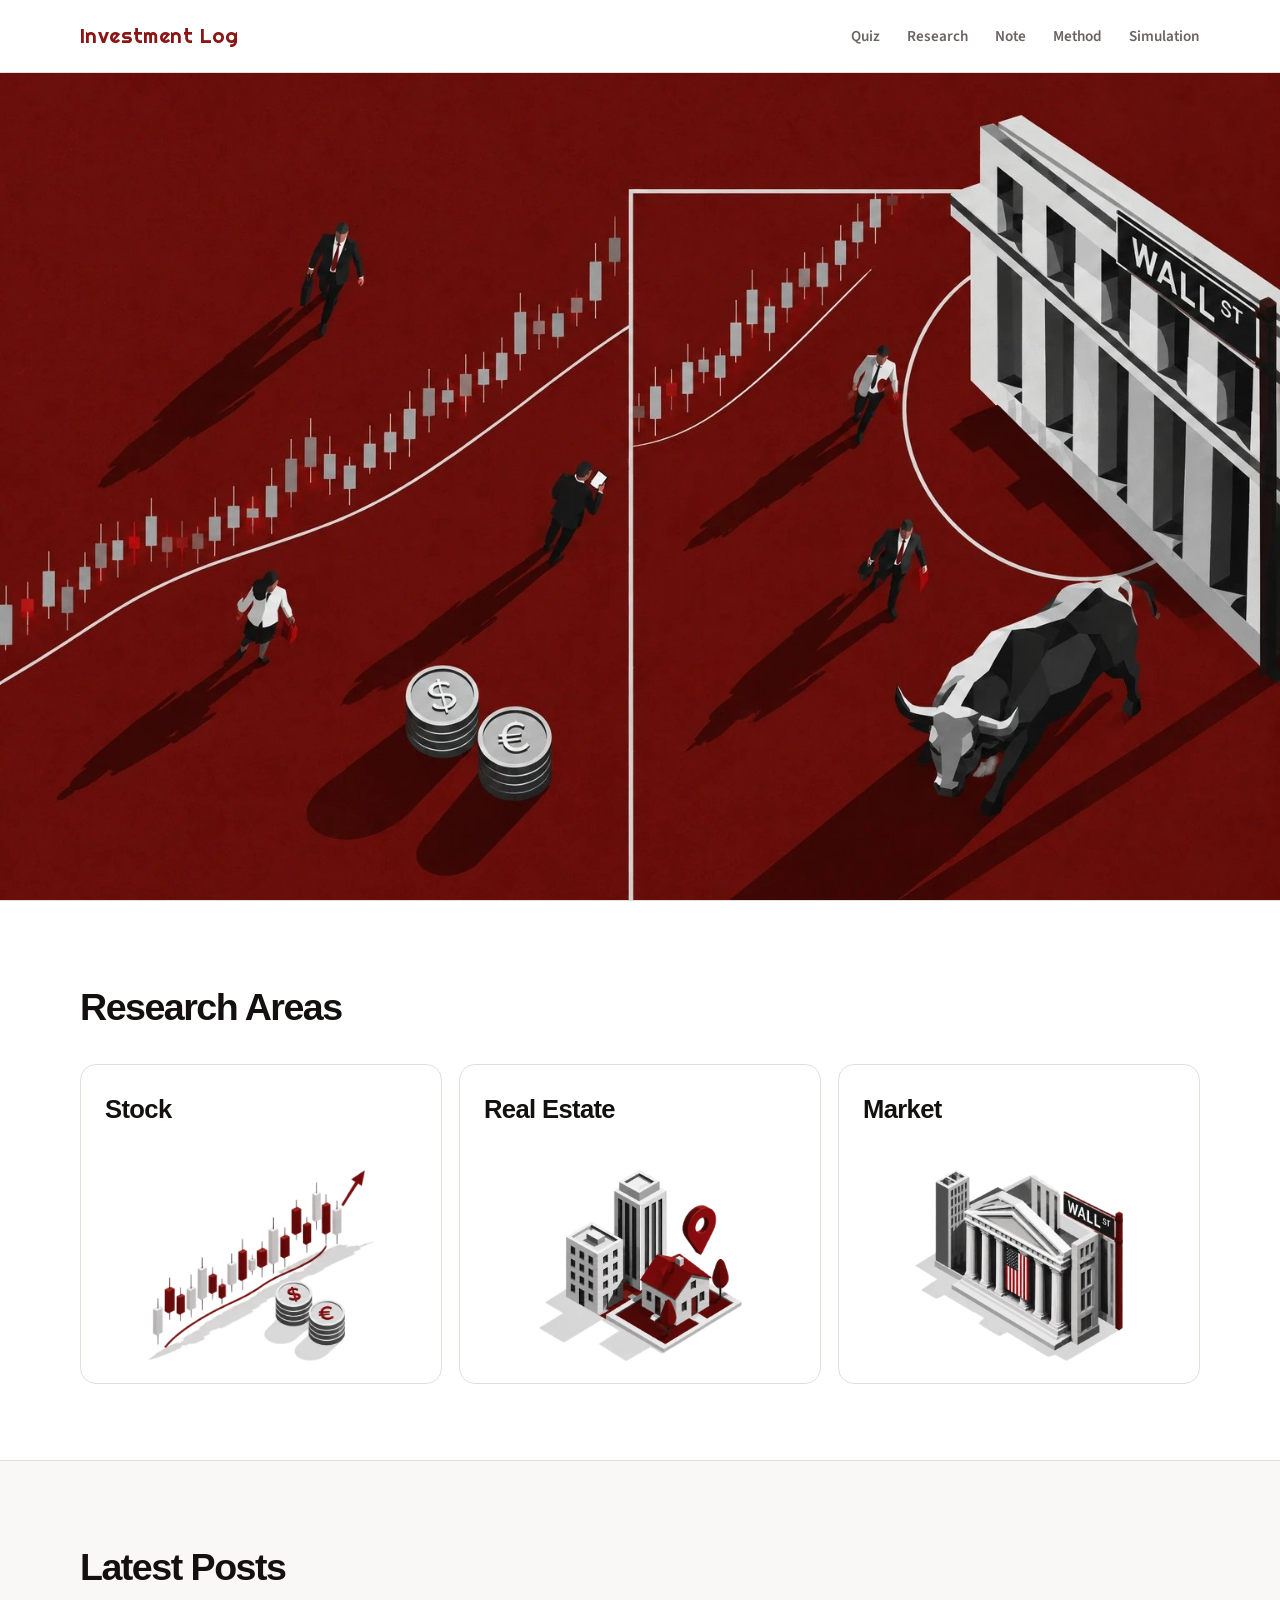
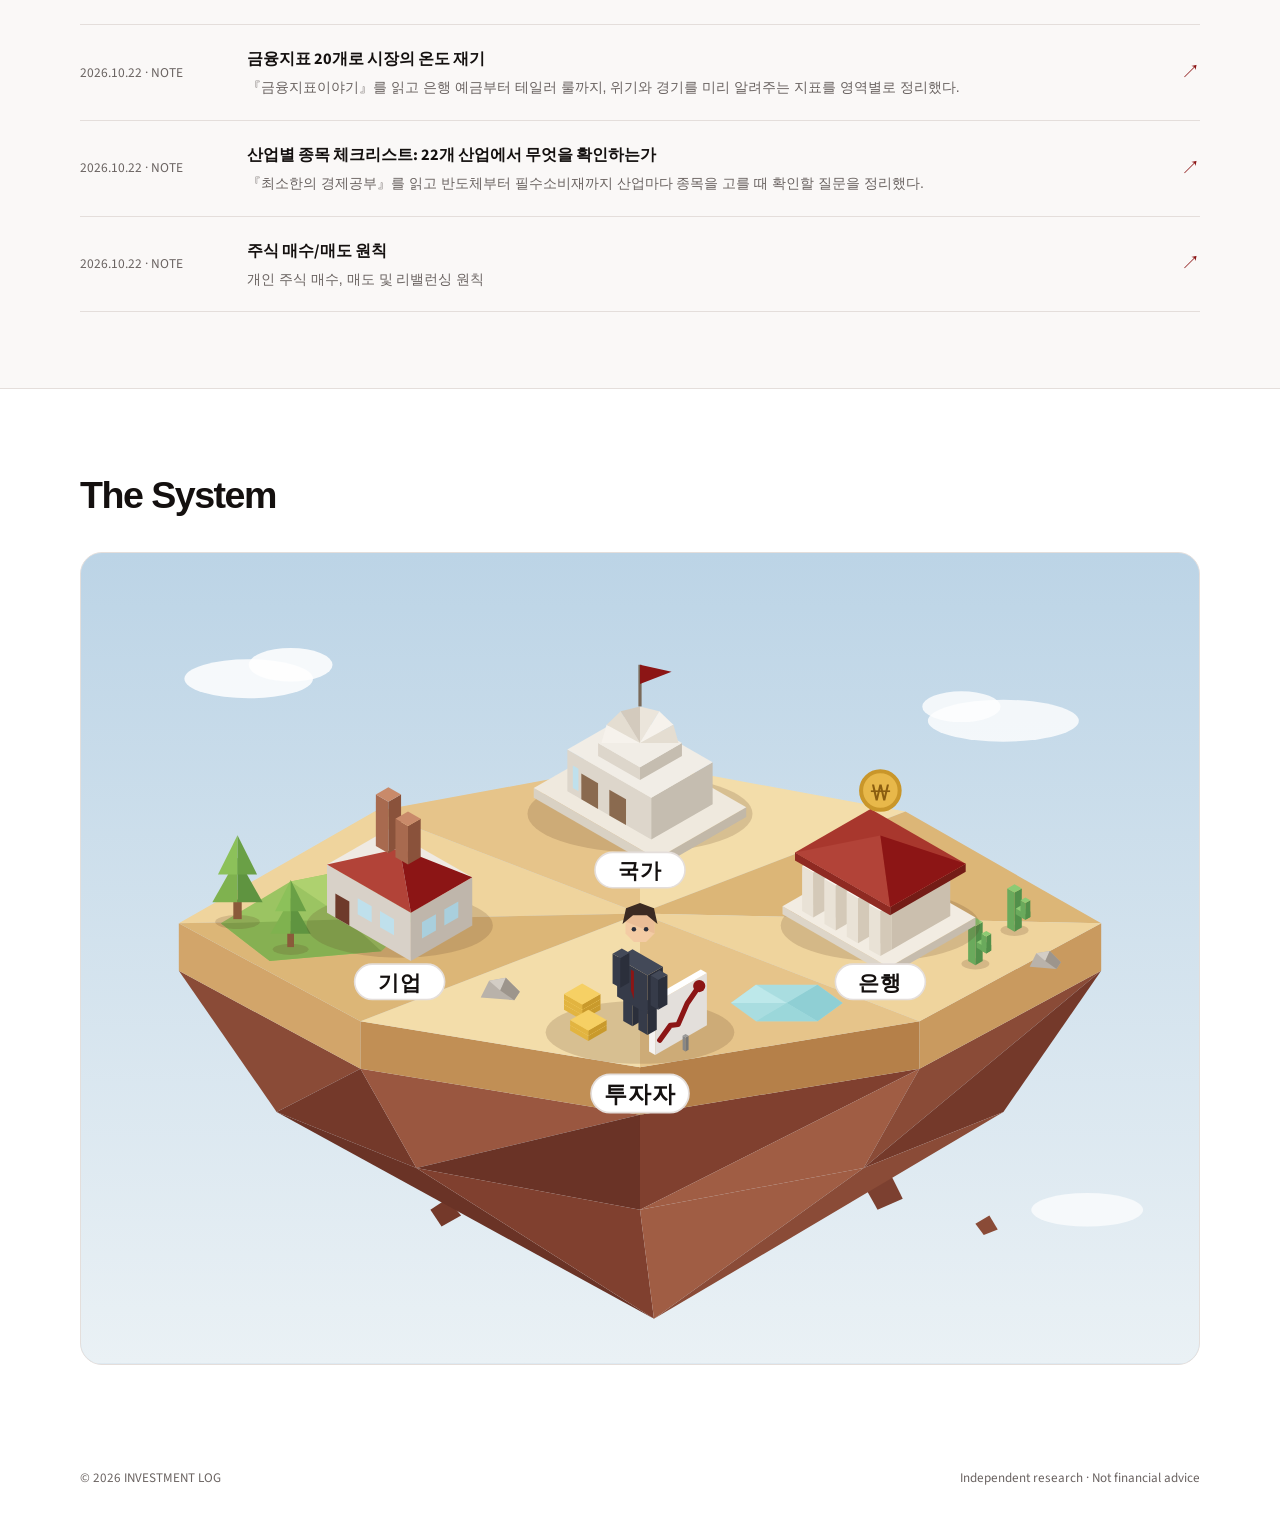
==== commit 49c72295: "Home: drop section subtitles and shortcut links; rename Latest to Latest Posts Co-Authored-By: Claud" ====
--- a/index.html
+++ b/index.html
@@ -36,8 +36,7 @@
     <section id="research">
       <div class="container">
         <div class="section-heading">
-          <div><h2>Research Areas</h2><p>관심 자산과 분석 주제</p></div>
-          <a class="text-link" href="list.html?type=note">모든 노트 보기 ↗</a>
+          <div><h2>Research Areas</h2></div>
         </div>
         <div class="grid">
           <article class="card area-card area-stock"><h3>Stock</h3></article>
@@ -50,8 +49,7 @@
     <section class="journal" id="latest">
       <div class="container">
         <div class="section-heading">
-          <div><h2>Latest</h2><p>가장 최근에 올린 글 3개</p></div>
-          <span class="text-link"><a href="list.html?type=note">Note ↗</a> &nbsp; <a href="list.html?type=method">Method ↗</a></span>
+          <div><h2>Latest Posts</h2></div>
         </div>
         <div class="journal-list" id="latest-list"><p class="empty">불러오는 중…</p></div>
       </div>
@@ -60,8 +58,7 @@
     <section id="world">
       <div class="container">
         <div class="section-heading">
-          <div><h2>The System</h2><p>캐릭터에 마우스를 올려 보세요</p></div>
-          <a class="text-link" href="simulation.html">시뮬레이션 해보기 ↗</a>
+          <div><h2>The System</h2></div>
         </div>
         <div class="world" id="world-stage">
           <svg viewBox="0 0 800 580" role="img" aria-label="떠 있는 섬 위의 기업, 은행, 투자자, 국가 캐릭터"></svg>
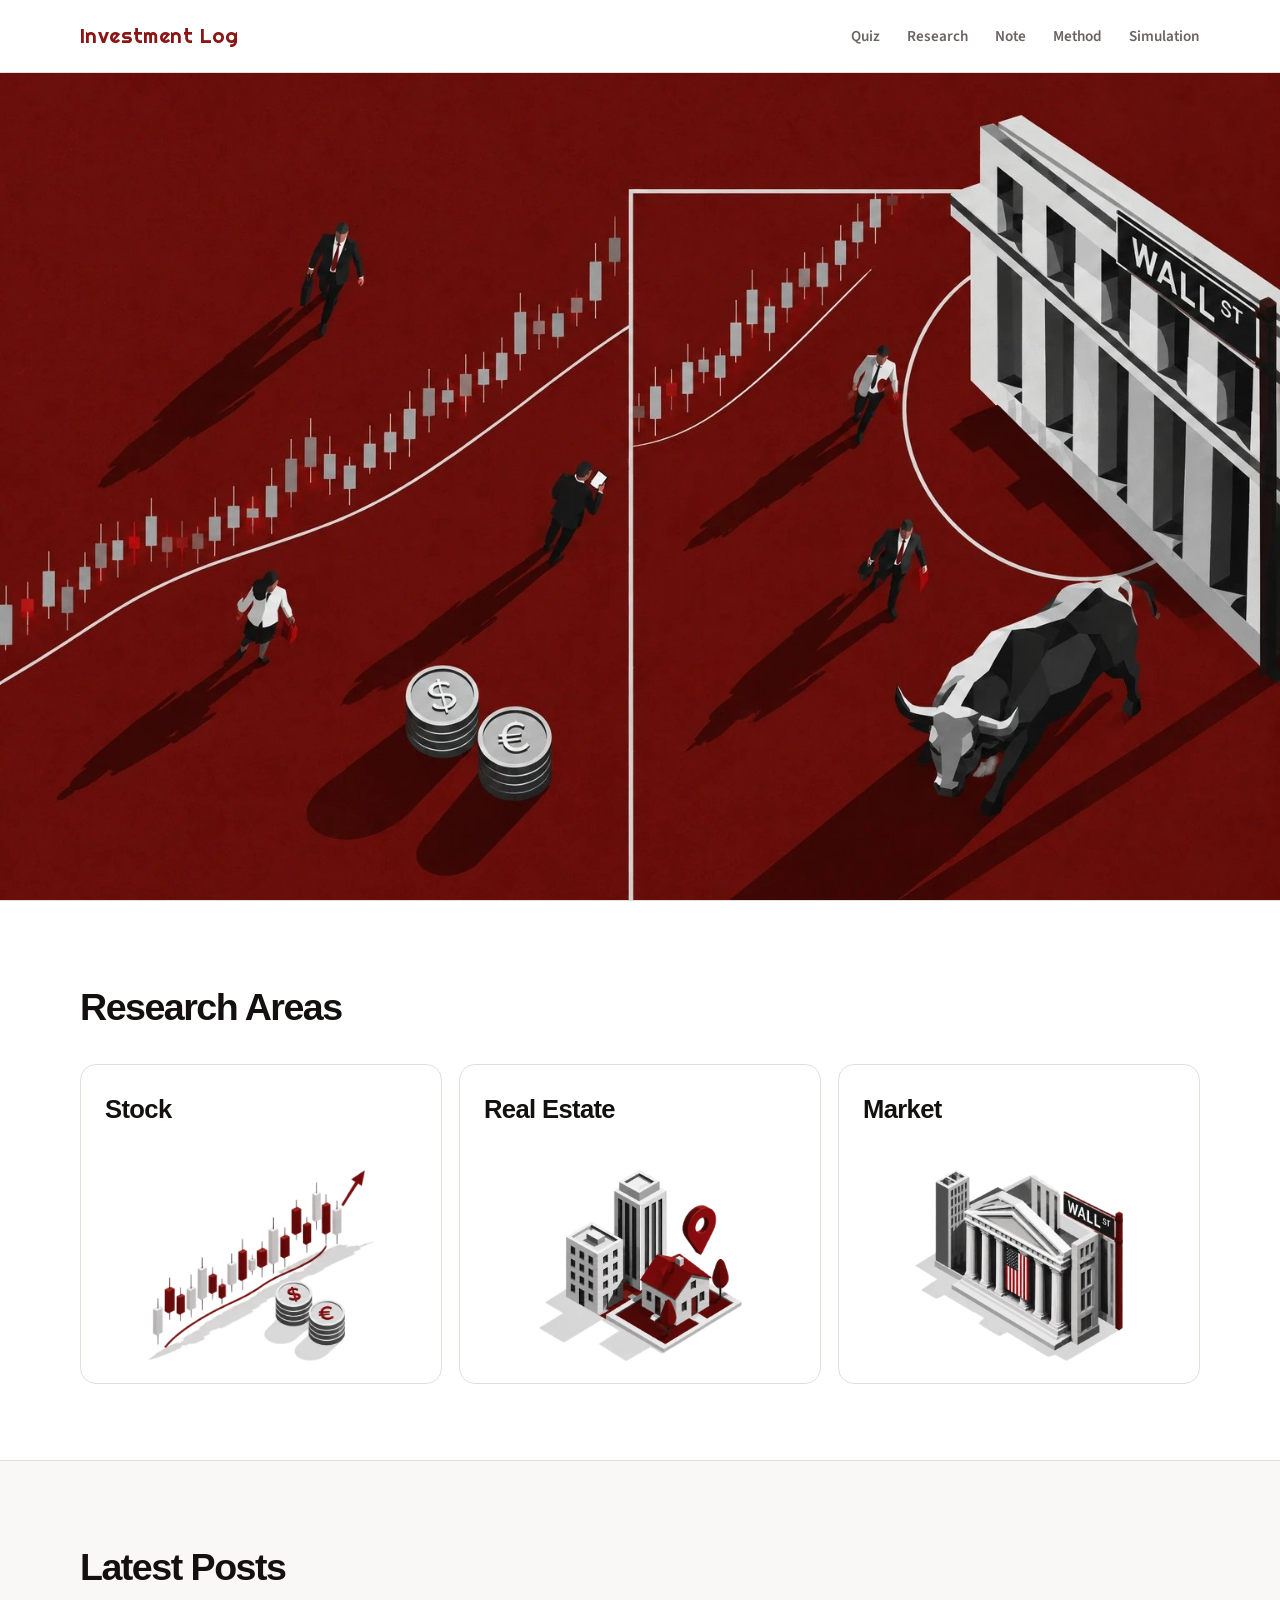
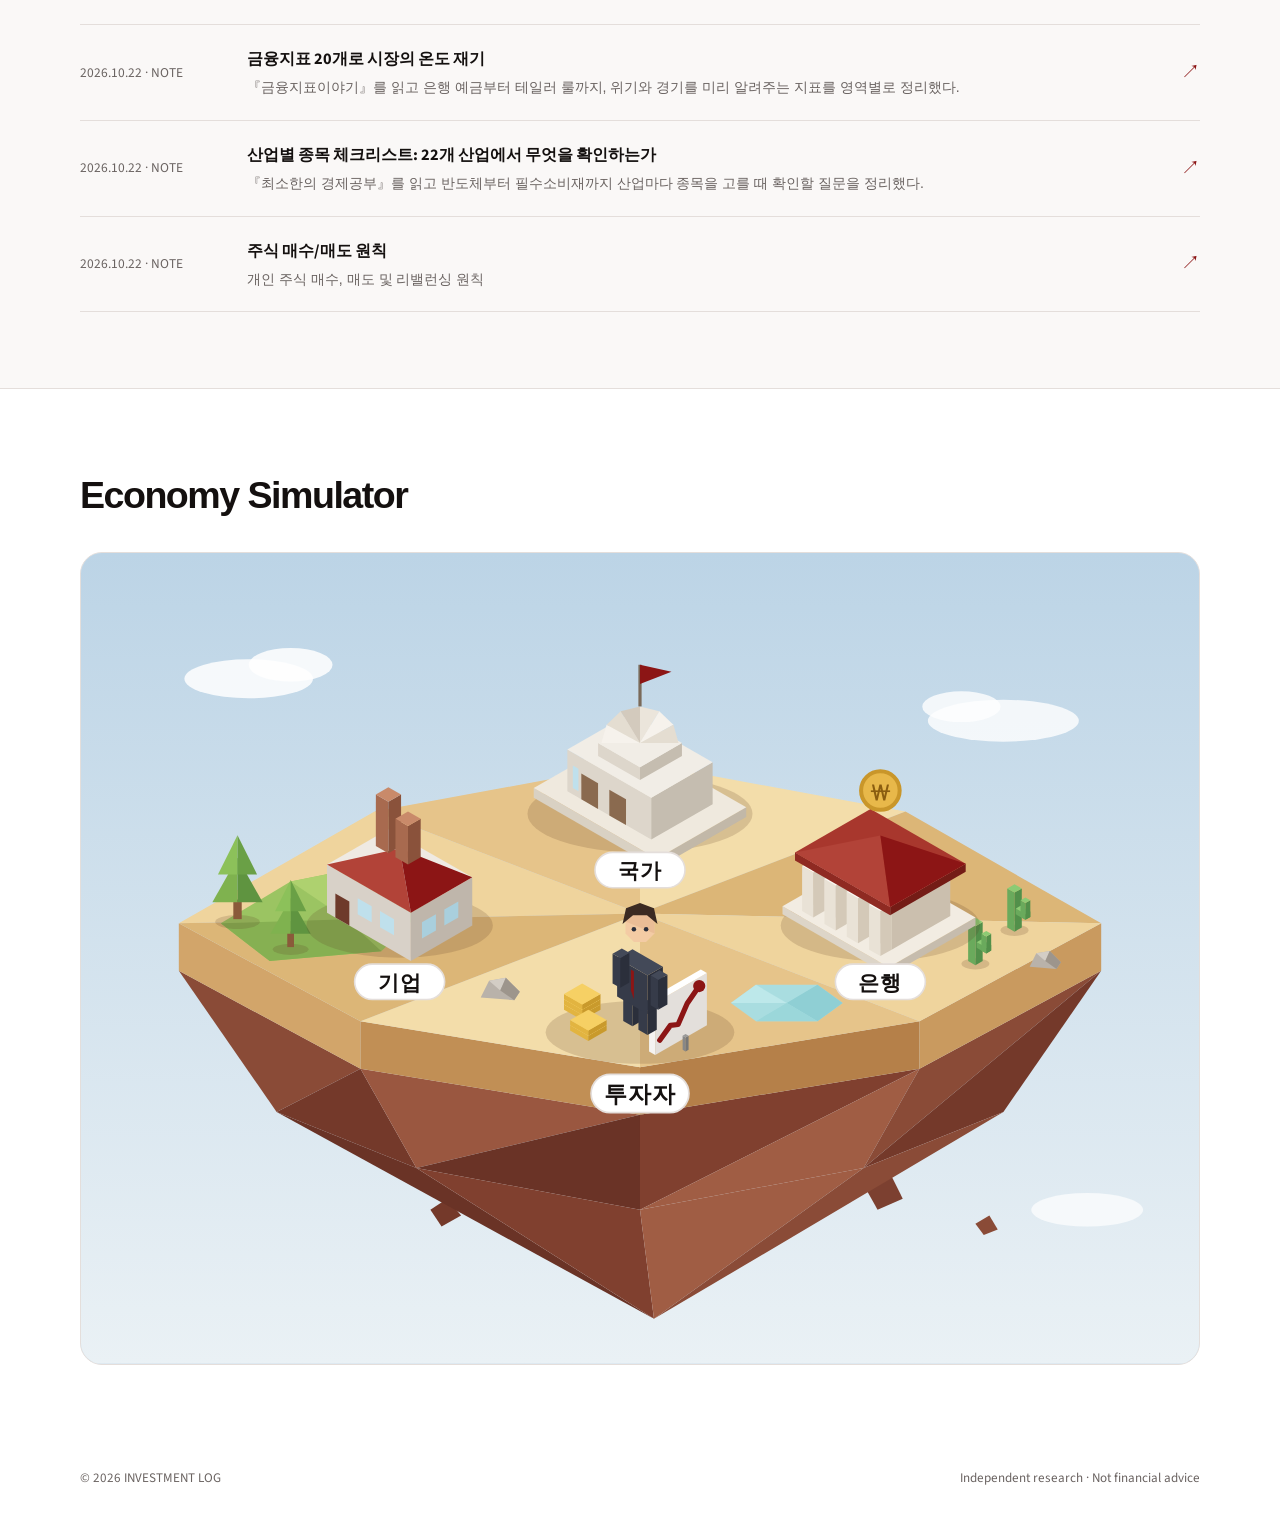
==== commit 72b617ba: "Home: rename The System section to Economy Simulator Co-Authored-By: Claude Opus 5.5 <noreply@anthro" ====
--- a/index.html
+++ b/index.html
@@ -58,7 +58,7 @@
     <section id="world">
       <div class="container">
         <div class="section-heading">
-          <div><h2>The System</h2></div>
+          <div><h2>Economy Simulator</h2></div>
         </div>
         <div class="world" id="world-stage">
           <svg viewBox="0 0 800 580" role="img" aria-label="떠 있는 섬 위의 기업, 은행, 투자자, 국가 캐릭터"></svg>
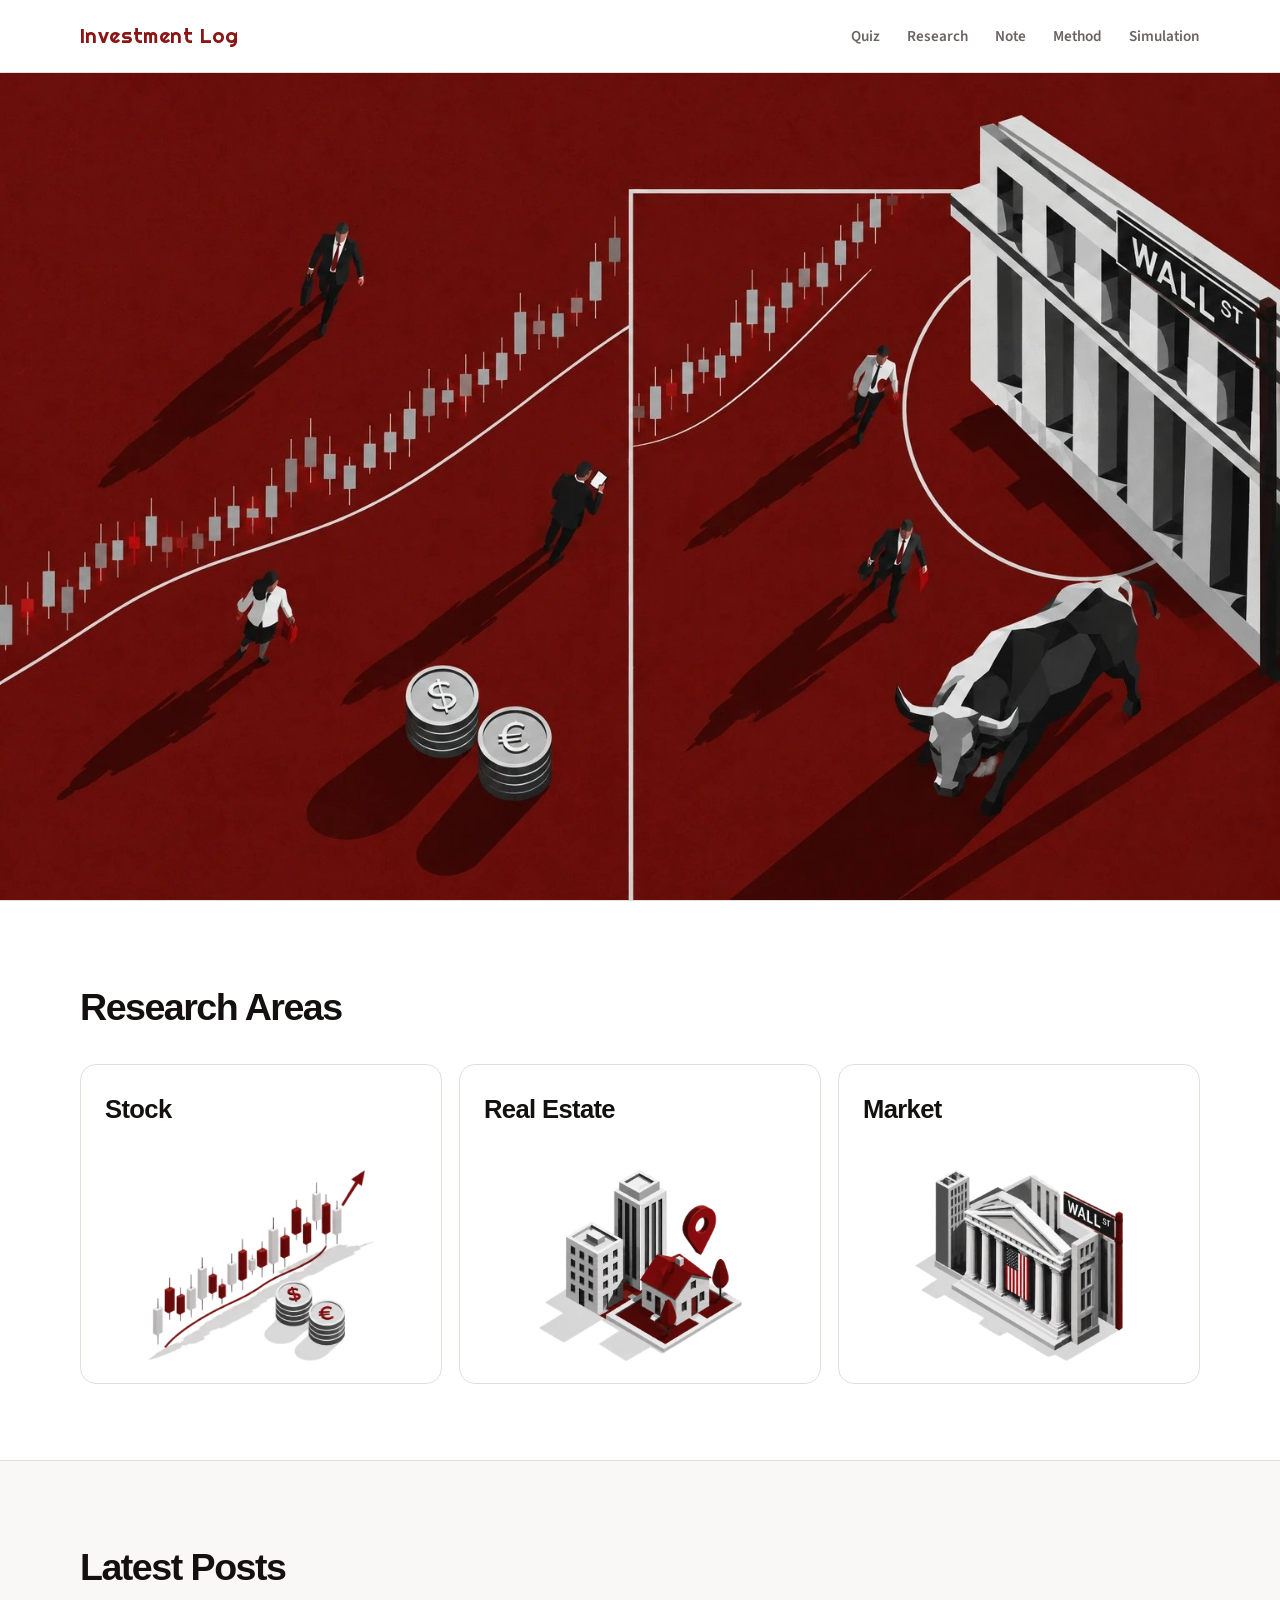
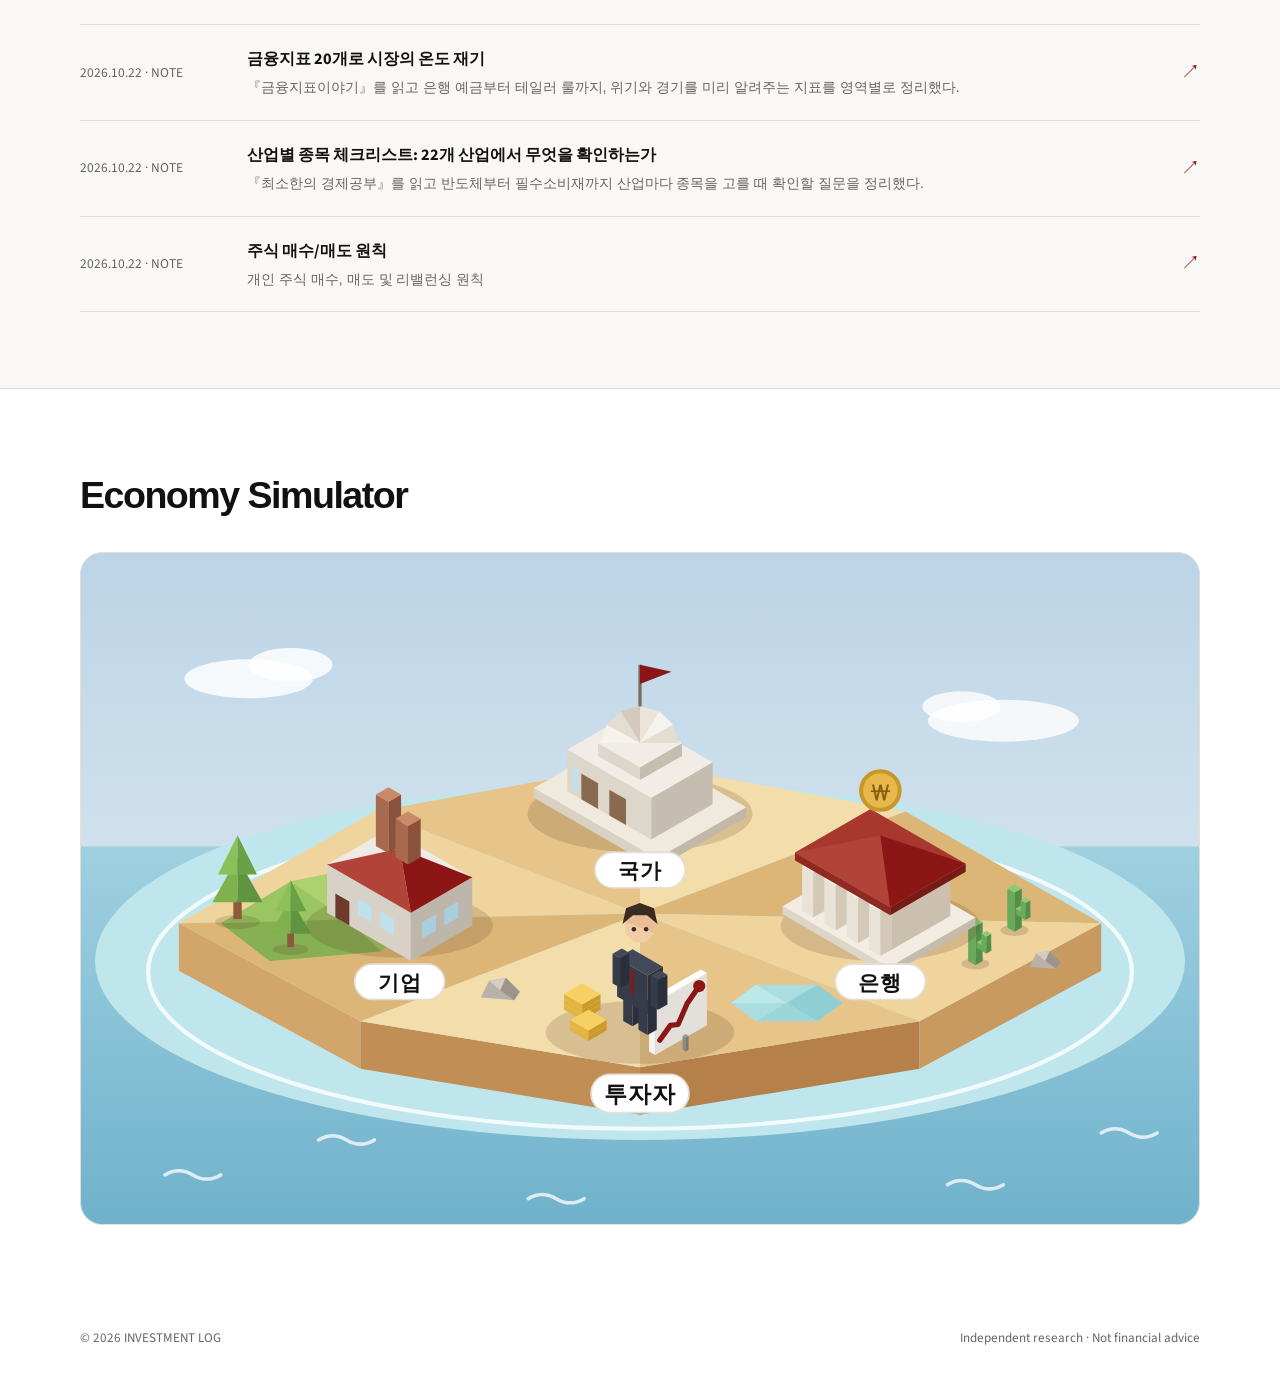
==== commit e00806be: "Home: set the Economy Simulator island in the sea instead of floating Drop the rocky underside, fall" ====
--- a/index.html
+++ b/index.html
@@ -61,7 +61,7 @@
           <div><h2>Economy Simulator</h2></div>
         </div>
         <div class="world" id="world-stage">
-          <svg viewBox="0 0 800 580" role="img" aria-label="떠 있는 섬 위의 기업, 은행, 투자자, 국가 캐릭터"></svg>
+          <svg viewBox="0 0 800 480" role="img" aria-label="바다 위 섬의 기업, 은행, 투자자, 국가 캐릭터"></svg>
           <div class="world-tip" hidden></div>
         </div>
       </div>
--- a/assets/world.css
+++ b/assets/world.css
@@ -6,16 +6,13 @@
 .world-tip p { margin: 6px 0 8px; font-size: .86rem; color: var(--ink); line-height: 1.55; }
 .world-tip small { font-family: var(--font-label); color: var(--accent); font-weight: 700; font-size: .75rem; }
 
-.world .island { animation: bob 7s ease-in-out infinite; }
-@keyframes bob { 50% { transform: translateY(-7px); } }
 .world .cloud { animation: drift 24s ease-in-out infinite alternate; }
 .world .c2 { animation-duration: 30s; }
-.world .c3 { animation-duration: 36s; }
 @keyframes drift { to { transform: translateX(40px); } }
-.world .fall { animation: fall 5s ease-in-out infinite alternate; }
-.world .d2 { animation-delay: -2s; }
-.world .d3 { animation-delay: -3.5s; }
-@keyframes fall { to { transform: translateY(14px); } }
+.world .wave { animation: wave 4s ease-in-out infinite alternate; }
+.world .w2 { animation-delay: -1.5s; }
+.world .w3 { animation-delay: -3s; }
+@keyframes wave { to { transform: translateX(14px); opacity: .4; } }
 
 .world .char { cursor: pointer; outline: none; }
 .world .char-in { transition: transform .25s ease, filter .25s ease; }
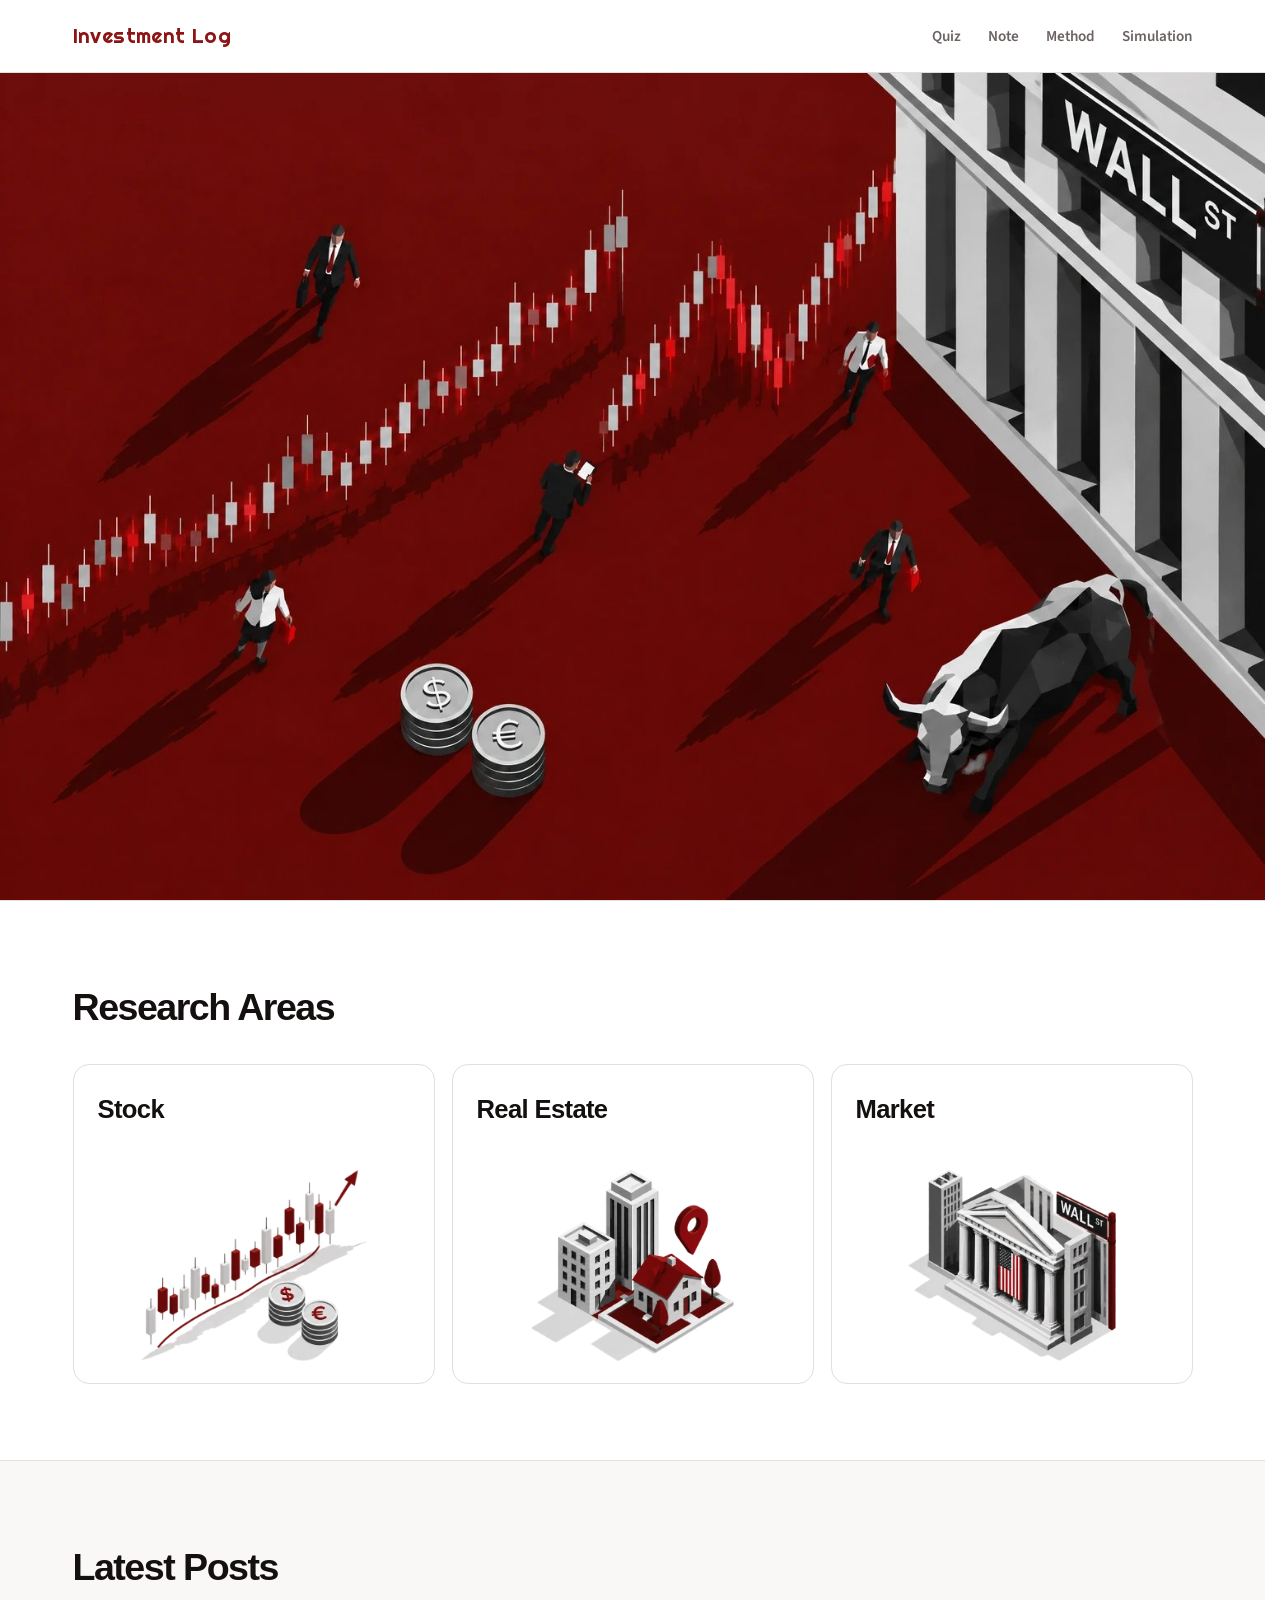
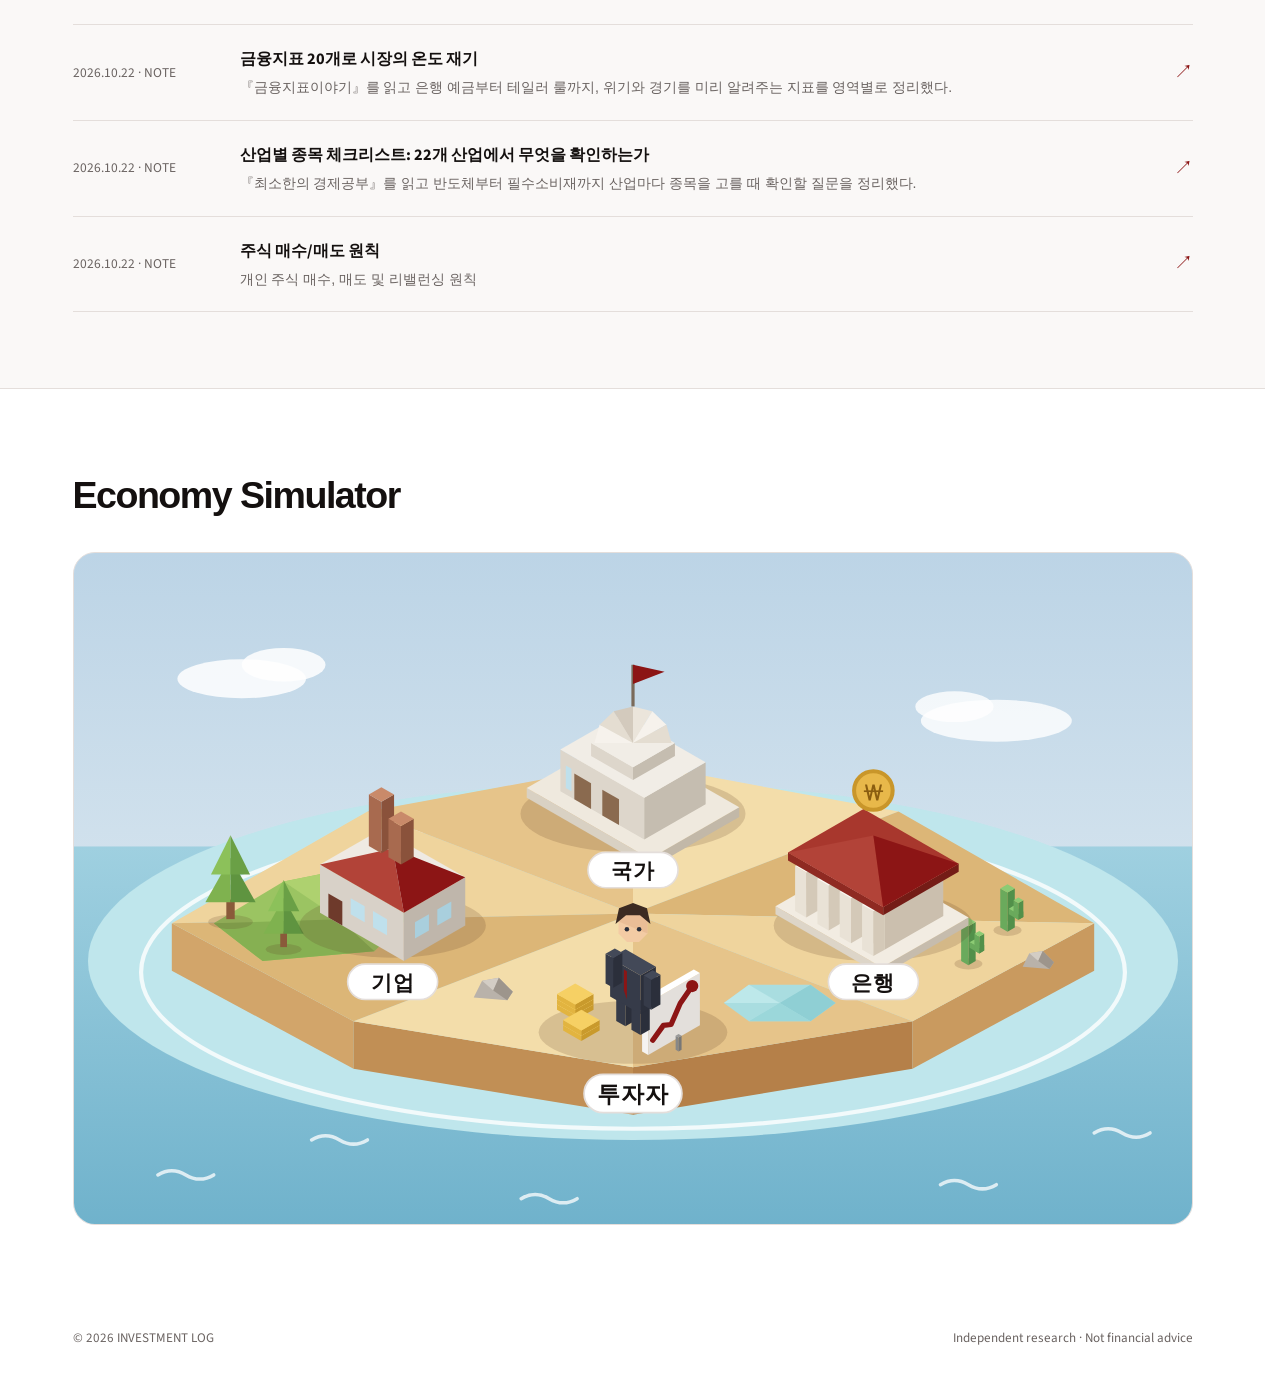
==== commit 8cab724f: "Header: remove the Research tab from the menu The Research Areas section stays on the home page; onl" ====
--- a/index.html
+++ b/index.html
@@ -20,7 +20,6 @@
       </a>
       <nav class="nav-links" aria-label="주요 메뉴">
         <a href="quiz.html">Quiz</a>
-        <a href="#research">Research</a>
         <a href="list.html?type=note">Note</a>
         <a href="list.html?type=method">Method</a>
         <a href="simulation.html">Simulation</a>
--- a/assets/style.css
+++ b/assets/style.css
@@ -10,7 +10,8 @@
       --max-width: 1120px;
     }
     * { box-sizing: border-box; }
-    html { scroll-behavior: smooth; }
+    /* 글이 짧아 스크롤바가 없는 탭에서도 상단 바가 옆으로 밀리지 않도록 자리를 늘 비워 둔다 */
+    html { scroll-behavior: smooth; scrollbar-gutter: stable; }
     body {
       margin: 0;
       background: var(--bg);
